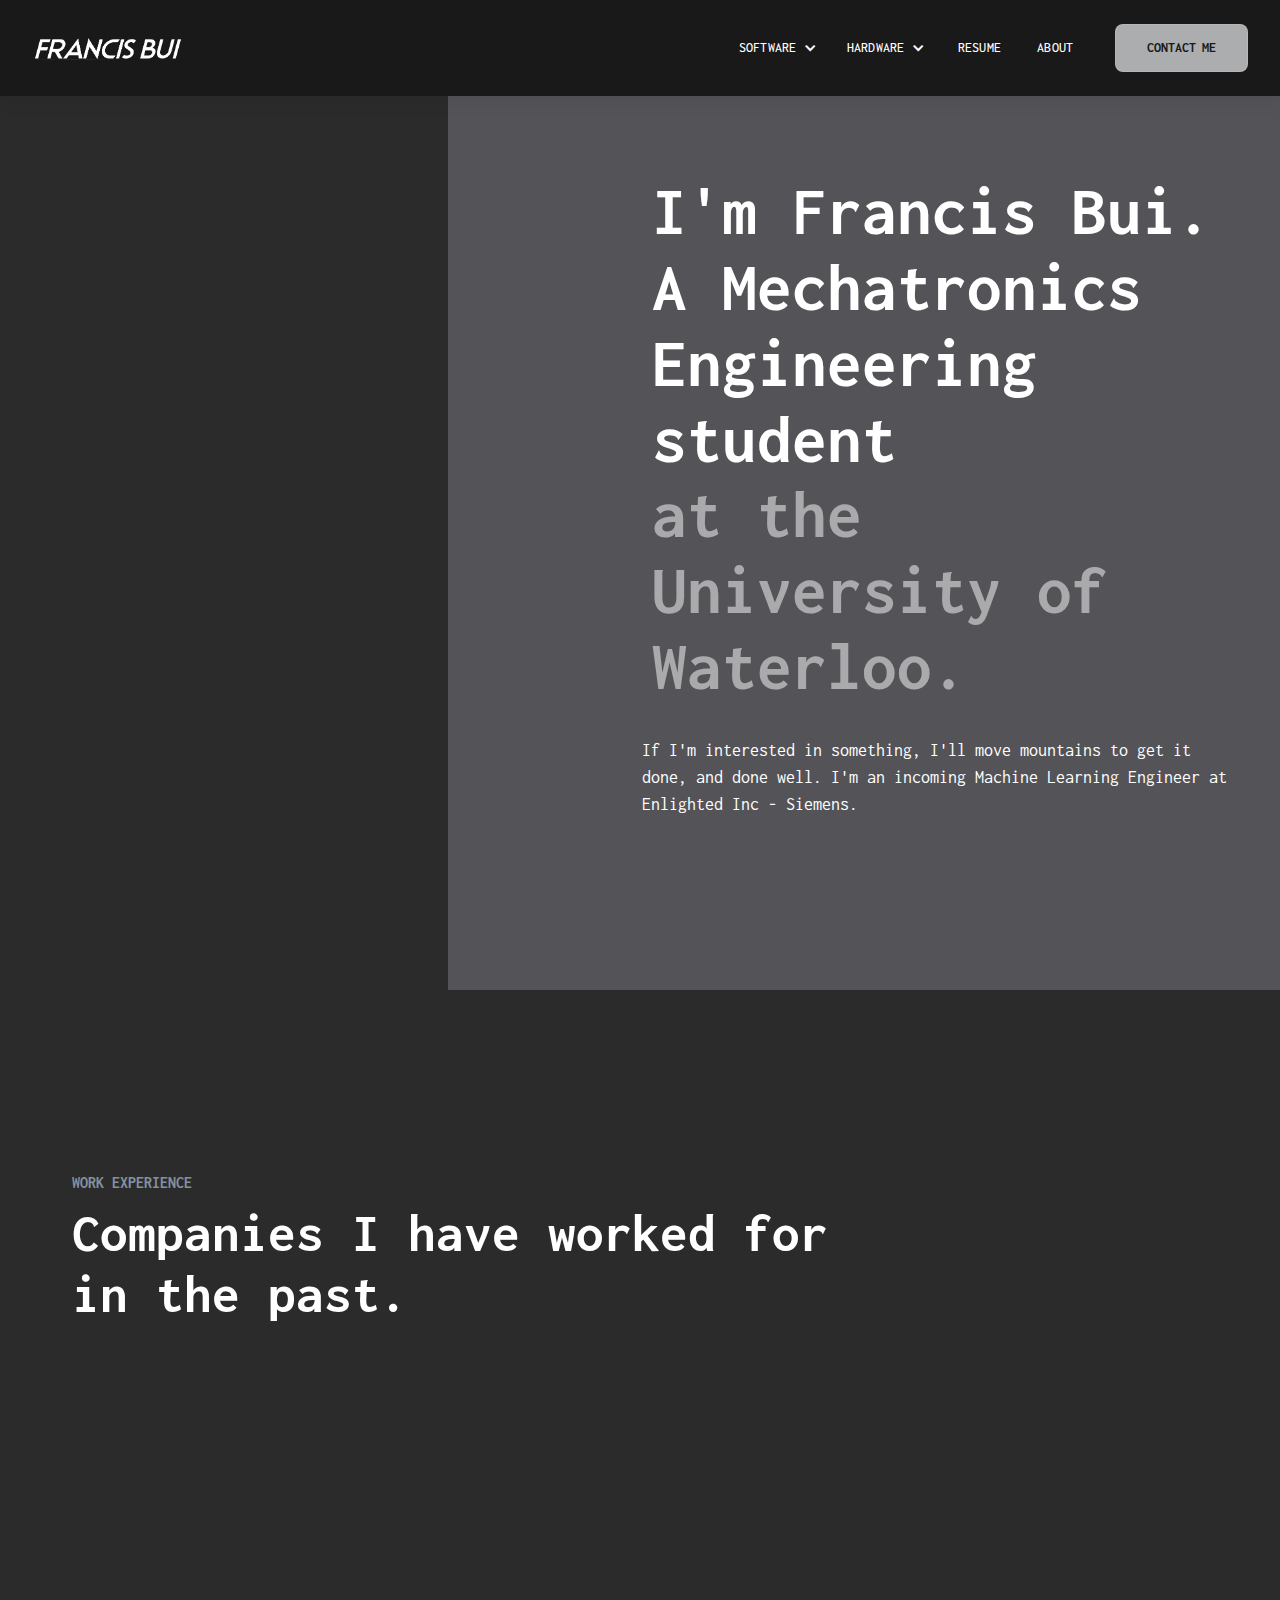
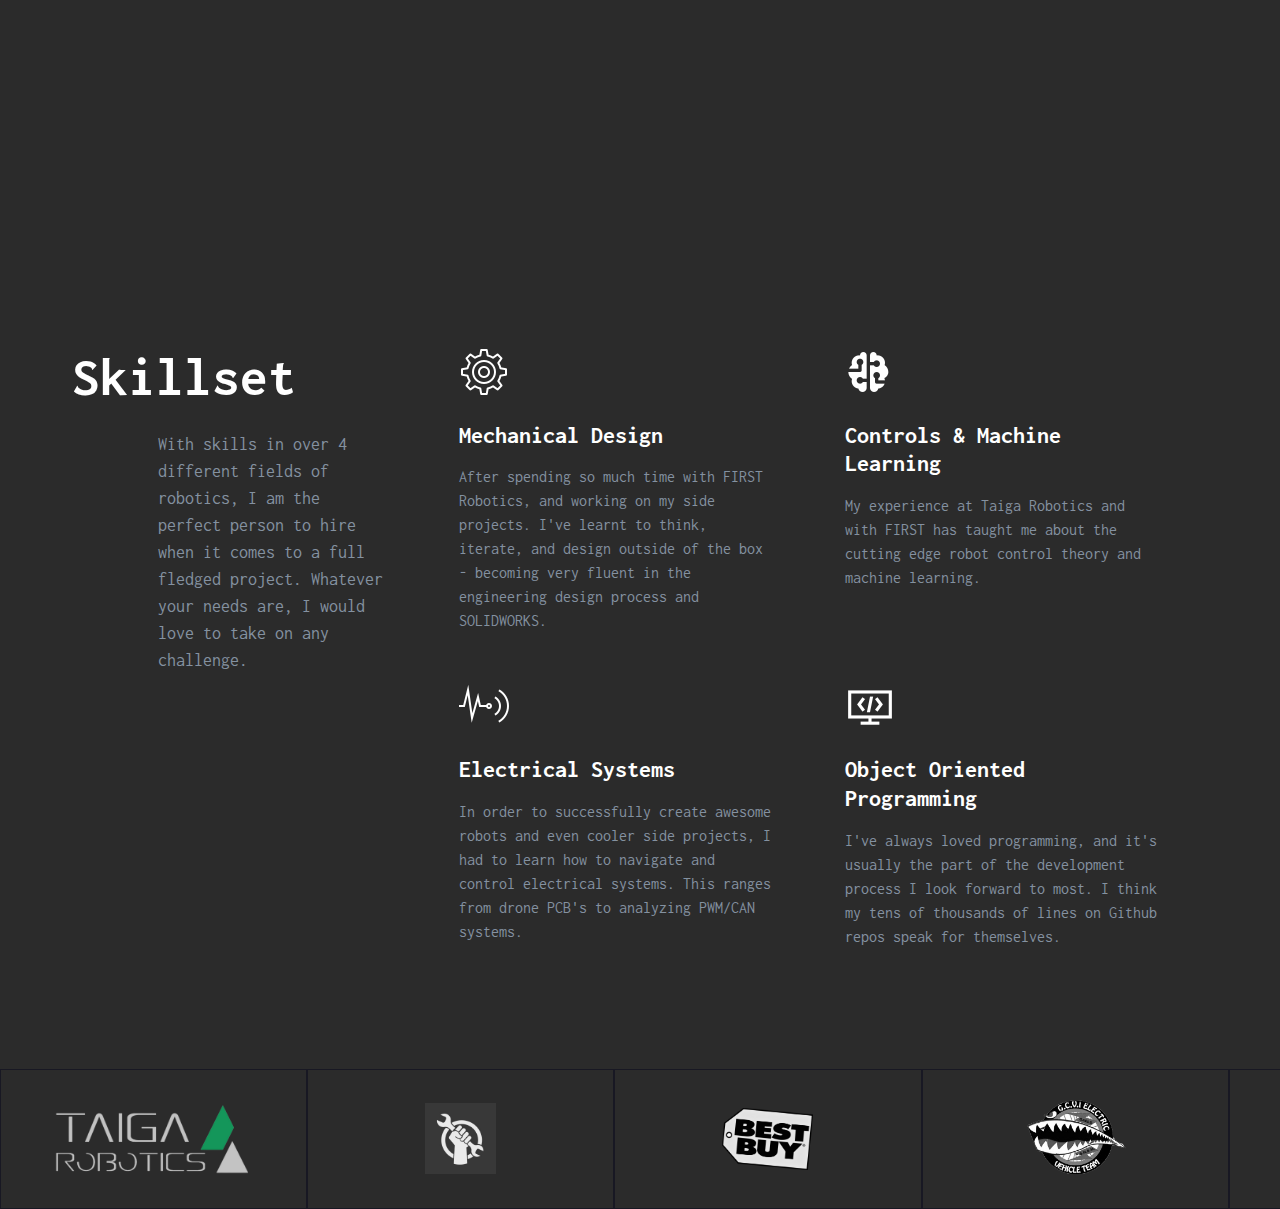
==== About/index.html @ 8fe81101 "Initial commit" ====
<!DOCTYPE html><html data-wf-domain="www.francisbui.ca" data-wf-page="6297b33320f3f03e71b429ea" data-wf-site="626f25adce0d71652d643769" class=" w-mod-js"><head><meta charset="utf-8"><title>About</title><meta content="About" property="og:title"><meta content="About" property="twitter:title"><meta content="width=device-width, initial-scale=1" name="viewport"><link href="css/francisbui.webflow.ccc845ec5.min.css" rel="stylesheet" type="text/css"><script src="js/webfont.js" type="text/javascript"></script><script type="text/javascript">WebFont.load({  google: {    families: ["Inconsolata:400,700"]  }});</script><!--[if lt IE 9]><script src="https://cdnjs.cloudflare.com/ajax/libs/html5shiv/3.7.3/html5shiv.min.js" type="text/javascript"></script><![endif]--><script type="text/javascript">!function(o,c){var n=c.documentElement,t=" w-mod-";n.className+=t+"js",("ontouchstart"in o||o.DocumentTouch&&c instanceof DocumentTouch)&&(n.className+=t+"touch")}(window,document);</script><link href="images/6271d955719484279c06169e_logo32.png" rel="shortcut icon" type="image/x-icon"><link href="images/6271d98749f6085664bed0b5_logo256.png" rel="apple-touch-icon"><script type="text/javascript">window.__WEBFLOW_CURRENCY_SETTINGS = {"currencyCode":"USD","$init":true,"symbol":"$","decimal":".","fractionDigits":2,"group":",","template":"{{wf {\"path\":\"symbol\",\"type\":\"PlainText\"} }} {{wf {\"path\":\"amount\",\"type\":\"CommercePrice\"} }} {{wf {\"path\":\"currencyCode\",\"type\":\"PlainText\"} }}","hideDecimalForWholeNumbers":false};</script></head><body class="body-2"><div data-animation="default" data-collapse="medium" data-duration="400" data-easing="ease" data-easing2="ease" role="banner" class="navbar-2 w-nav"><div class="container-3"><div class="navbar-wrapper"><a href="/" class="navbar-brand w-nav-brand"><img src="images/6271868ed936ab36d236c19e_image.png" loading="lazy" alt class="nav-logo-2"></a><nav role="navigation" class="nav-menu-wrapper w-nav-menu"><ul role="list" class="nav-menu-2 w-list-unstyled"><li class="list-item"><div data-hover="false" data-delay="0" class="nav-dropdown w-dropdown"><div class="nav-dropdown-toggle w-dropdown-toggle"><div class="nav-dropdown-icon w-icon-dropdown-toggle"></div><div>SOFTWARE</div></div><nav class="nav-dropdown-list w-dropdown-list"><a href="https://github.com/Francis-Bui" target="_blank" class="nav-dropdown-link w-dropdown-link">GITHUB</a><a href="https://github.com/Francis-Bui/SpaceInvaders" class="nav-dropdown-link w-dropdown-link">SPACE INVADERS</a><a href="https://github.com/Francis-Bui/TrailBlazer" class="nav-dropdown-link w-dropdown-link">TRAILBLAZER</a><a href="https://www.figma.com/file/WszzY0blzAeTHdE7adGoJA/SWFT?node-id=0%3A1" class="nav-dropdown-link w-dropdown-link">SWFT</a></nav></div></li><li class="list-item"><div data-hover="false" data-delay="0" class="nav-dropdown w-dropdown"><div class="nav-dropdown-toggle w-dropdown-toggle"><div class="nav-dropdown-icon w-icon-dropdown-toggle"></div><div>HARDWARE</div></div><nav class="nav-dropdown-list w-dropdown-list"><a href="https://grabcad.com/francis.bui-2" class="nav-dropdown-link w-dropdown-link">GRABCAD</a><a href="#" class="nav-dropdown-link w-dropdown-link">PROJECTS</a><a href="#" class="nav-dropdown-link w-dropdown-link">3D Prints</a><a href="#" class="nav-dropdown-link w-dropdown-link">FRC ROBOTS</a></nav></div></li><li><a href="#" class="nav-link-2">RESUME</a></li><li><a href="https://uploads-ssl.webflow.com/626f25adce0d71652d643769/633f33e7f047572400b5a7b5_Resume%2022-10-06.pdf" class="nav-link-2">About</a></li></ul><div class="nav-menu-cta"><a href="/contact" class="button-3 w-button">CONTACT ME</a></div></nav><div class="menu-button w-nav-button"><div class="icon-4 w-icon-nav-menu"></div></div></div></div></div><div class="hero-section wf-section"><div class="wrapper grid"><div id="w-node-ddffb22b-f440-6253-31d2-90014e058585-71b429ea" class="hero-image-box"></div><div id="w-node-ddffb22b-f440-6253-31d2-90014e058586-71b429ea" class="hero-text-block"><h1 class="heading_76px">I'm Francis Bui.<br>A Mechatronics Engineering student<br><span class="white_50">at the University of Waterloo.</span></h1><p class="paragraph_18px">If I'm interested in something, I'll move mountains to get it done, and done well. I'm an incoming Machine Learning Engineer at Enlighted Inc - Siemens.</p></div></div><div class="hero-bg"></div></div><div id="Exp" data-w-id="192545b4-d0a2-39a2-90fd-3bc7440a3392" class="experience-section wf-section"><div class="wrapper"><div class="flex-vertical_left_top"><div class="overline_16px">WORK EXPERIENCE</div><h2 class="heading_55px">Companies I have worked for in the past.</h2></div><div class="w-layout-grid experience-grid"><div data-w-id="192545b4-d0a2-39a2-90fd-3bc7440a339a" style="-webkit-transform:translate3d(-100PX, 0, 0) scale3d(1, 1, 1) rotateX(0) rotateY(0) rotateZ(0) skew(0, 0);-moz-transform:translate3d(-100PX, 0, 0) scale3d(1, 1, 1) rotateX(0) rotateY(0) rotateZ(0) skew(0, 0);-ms-transform:translate3d(-100PX, 0, 0) scale3d(1, 1, 1) rotateX(0) rotateY(0) rotateZ(0) skew(0, 0);transform:translate3d(-100PX, 0, 0) scale3d(1, 1, 1) rotateX(0) rotateY(0) rotateZ(0) skew(0, 0);opacity:0" class="experience-block"><div class="number">01</div><h3 class="heading_24px"><span class="green">Taiga Robotics</span>, Machine Learning Engineer</h3><p class="paragraph_16px">Utilized ROS and explored an open-source robotics development path with PyTorch to accelerate the path from  prototyping to deployment within the realms of computer vision and artificial intelligence.</p></div><div data-w-id="192545b4-d0a2-39a2-90fd-3bc7440a33a3" style="-webkit-transform:translate3d(-100PX, 0, 0) scale3d(1, 1, 1) rotateX(0) rotateY(0) rotateZ(0) skew(0, 0);-moz-transform:translate3d(-100PX, 0, 0) scale3d(1, 1, 1) rotateX(0) rotateY(0) rotateZ(0) skew(0, 0);-ms-transform:translate3d(-100PX, 0, 0) scale3d(1, 1, 1) rotateX(0) rotateY(0) rotateZ(0) skew(0, 0);transform:translate3d(-100PX, 0, 0) scale3d(1, 1, 1) rotateX(0) rotateY(0) rotateZ(0) skew(0, 0);opacity:0" class="experience-block"><div class="number">02</div><h3 class="heading_24px"><span class="blue">Best Buy</span>, Computer Sales</h3><p class="paragraph_16px">Broken various sales records, consistently outperforming full-time employees by 350% on a fraction of their work hours.</p></div><div data-w-id="192545b4-d0a2-39a2-90fd-3bc7440a33ac" style="-webkit-transform:translate3d(-100PX, 0, 0) scale3d(1, 1, 1) rotateX(0) rotateY(0) rotateZ(0) skew(0, 0);-moz-transform:translate3d(-100PX, 0, 0) scale3d(1, 1, 1) rotateX(0) rotateY(0) rotateZ(0) skew(0, 0);-ms-transform:translate3d(-100PX, 0, 0) scale3d(1, 1, 1) rotateX(0) rotateY(0) rotateZ(0) skew(0, 0);transform:translate3d(-100PX, 0, 0) scale3d(1, 1, 1) rotateX(0) rotateY(0) rotateZ(0) skew(0, 0);opacity:0" class="experience-block"><div class="number">03</div><h3 class="heading_24px"><span class="pink">FIRST Robotics</span>, Captain</h3><p class="paragraph_16px">Took a leadership position within a team, developing software and 3D models that directly correlated to the performance of a 120lb competitive game robot. Over my time with the team, it has risen from the 70th percentile to the 98.9th percentile.</p></div></div></div></div><div class="skills-section wf-section"><div class="wrapper grid-3_col"><div id="w-node-_09cdb241-bb93-feee-c7af-39bfdde15784-71b429ea" class="normal-wrapper _48px-right_p"><h2 class="heading_55px _24px-bottom">Skillset</h2><p class="paragraph_18px light-grey">With skills in over 4 different fields of robotics, I am the perfect person to hire when it comes to a full fledged project. Whatever your needs are, I would love to take on any challenge.</p></div><div class="skills-wrapper _48px-right_p"><img src="images/632781074d1e9904ede6e4e6_icons8-engineering-50%20%281%29.png" alt class="skill-icon"><h3 class="heading_24px">Mechanical Design</h3><p class="paragraph_16px light-grey">After spending so much time with FIRST Robotics, and working on my side projects. I've learnt to think, iterate, and design outside of the box - becoming very fluent in the engineering design process and SOLIDWORKS.</p></div><div class="skills-wrapper _48px-right_p"><img src="images/632781a61c814d52ac719596_icons8-artificial-intelligence-50.png" alt class="skill-icon"><h3 class="heading_24px">Controls & Machine Learning</h3><p class="paragraph_16px light-grey">My experience at Taiga Robotics and with FIRST has taught me about the cutting edge robot control theory and machine learning.</p></div><div class="skills-wrapper _48px-right_p"><img src="images/6327828b1be65048afa1a955_icons8-proximity-sensor-50.png" alt class="skill-icon"><h3 class="heading_24px">Electrical Systems</h3><p class="paragraph_16px light-grey">In order to successfully create awesome robots and even cooler side projects, I had to learn how to navigate and control electrical systems. This ranges from drone PCB's to analyzing PWM/CAN systems.</p></div><div class="skills-wrapper _48px-right_p"><img src="images/63278378165b79c9fb1f1dd5_icons8-programming-50.png" alt class="skill-icon"><h3 class="heading_24px">Object Oriented Programming</h3><p class="paragraph_16px light-grey">I've always loved programming, and it's usually the part of the development process I look forward to most. I think my tens of thousands of lines on Github repos speak for themselves.</p></div></div></div><div class="logo-bar-section wf-section"><div class="w-layout-grid logo-grid"><div class="logo-box"><img src="images/63278581380ae8df724ac491_TG_INVERT-removebg-preview.png" sizes="(max-width: 479px) 99vw, 197px" width="197" srcset="images/63278581380ae8df724ac491_TG_INVERT-removebg-preview-p-500.png 500w, images/63278581380ae8df724ac491_TG_INVERT-removebg-preview-p-800.png 800w, images/63278581380ae8df724ac491_TG_INVERT-removebg-preview.png 839w" alt class="client-logo"></div><div class="logo-box"><img src="images/632786421be65071e0a1e944_GFVYUyvA_400x400.jpg" width="71" alt class="client-logo"></div><div class="logo-box"><img src="images/6327867c165b7981c01f4663_1280px-Best_Buy_Logo.svg.png" sizes="(max-width: 479px) 96vw, 91px" width="91" srcset="images/6327867c165b7981c01f4663_1280px-Best_Buy_Logo.svg-p-500.png 500w, images/6327867c165b7981c01f4663_1280px-Best_Buy_Logo.svg-p-800.png 800w, images/6327867c165b7981c01f4663_1280px-Best_Buy_Logo.svg-p-1080.png 1080w, images/6327867c165b7981c01f4663_1280px-Best_Buy_Logo.svg.png 1280w" alt class="client-logo"></div><div class="logo-box"><img src="images/632787731c814d854171fc91_1631942077552-removebg-preview.png" width="112" alt class="client-logo"></div><div class="logo-box"><img src="images/6327da513dca23496b37d1b8_universityofwaterloo_logo_vert_bk.png" alt class="client-logo"></div><div class="logo-box"><img src="fonts/63277d421be6507ddea14ed5_MM.svg" width="88" alt class="client-logo"></div></div></div><script src="https://d3e54v103j8qbb.cloudfront.net/js/jquery-3.5.1.min.dc5e7f18c8.js?site=626f25adce0d71652d643769" type="text/javascript" crossorigin="anonymous"></script><script src="js/webflow.37095f85c.js" type="text/javascript"></script><!--[if lte IE 9]><script src="//cdnjs.cloudflare.com/ajax/libs/placeholders/3.0.2/placeholders.min.js"></script><![endif]--></body></html>
---- About/css/francisbui.webflow.ccc845ec5.min.css ----
html{font-family:sans-serif;-ms-text-size-adjust:100%;-webkit-text-size-adjust:100%;height:100%}article,aside,details,figcaption,figure,footer,header,hgroup,main,menu,nav,section,summary{display:block}audio,canvas,progress,video{display:inline-block;vertical-align:baseline}audio:not([controls]){display:none;height:0}[hidden],template{display:none}a{background-color:transparent}a:active,a:hover{outline:0}abbr[title]{border-bottom:1px dotted}b,optgroup,strong{font-weight:700}dfn{font-style:italic}h1{margin:.67em 0}mark{background:#ff0;color:#000}small{font-size:80%}sub,sup{font-size:75%;line-height:0;position:relative;vertical-align:baseline}sup{top:-.5em}sub{bottom:-.25em}img{border:0;max-width:100%;vertical-align:middle;display:inline-block}svg:not(:root){overflow:hidden}hr{box-sizing:content-box;height:0}pre,textarea{overflow:auto}code,kbd,pre,samp{font-family:monospace,monospace;font-size:1em}button,input,optgroup,select,textarea{color:inherit;font:inherit;margin:0}button{overflow:visible}button,select{text-transform:none}button,html input[type=button],input[type=reset]{-webkit-appearance:button;cursor:pointer}button[disabled],html input[disabled]{cursor:default}button::-moz-focus-inner,input::-moz-focus-inner{border:0;padding:0}input{line-height:normal}input[type=checkbox],input[type=radio]{box-sizing:border-box;padding:0}input[type=number]::-webkit-inner-spin-button,input[type=number]::-webkit-outer-spin-button{height:auto}input[type=search]{-webkit-appearance:none}input[type=search]::-webkit-search-cancel-button,input[type=search]::-webkit-search-decoration{-webkit-appearance:none}legend{border:0;padding:0}table{border-collapse:collapse;border-spacing:0}td,th{padding:0}@font-face{font-family:webflow-icons;src:url("[data-uri]") format('truetype');font-weight:400;font-style:normal}[class*=" w-icon-"],[class^=w-icon-]{font-family:webflow-icons!important;speak:none;font-style:normal;font-weight:400;font-variant:normal;text-transform:none;line-height:1;-webkit-font-smoothing:antialiased;-moz-osx-font-smoothing:grayscale}.w-icon-slider-right:before{content:"\e600"}.w-icon-slider-left:before{content:"\e601"}.w-icon-nav-menu:before{content:"\e602"}.w-icon-arrow-down:before,.w-icon-dropdown-toggle:before{content:"\e603"}.w-icon-file-upload-remove:before{content:"\e900"}.w-icon-file-upload-icon:before{content:"\e903"}*{-webkit-box-sizing:border-box;-moz-box-sizing:border-box;box-sizing:border-box}body{margin:0;min-height:100%;background-color:#fff;font-family:Arial,sans-serif;font-size:14px;line-height:20px;color:#333}html.w-mod-touch *{background-attachment:scroll!important}.w-block{display:block}.w-inline-block{max-width:100%;display:inline-block}.w-clearfix:after,.w-clearfix:before{content:" ";display:table;grid-column-start:1;grid-row-start:1;grid-column-end:2;grid-row-end:2}.w-clearfix:after{clear:both}.w-hidden{display:none}.w-button{display:inline-block;padding:9px 15px;background-color:#3898ec;color:#fff;border:0;line-height:inherit;text-decoration:none;cursor:pointer;border-radius:0}input.w-button{-webkit-appearance:button}html[data-w-dynpage] [data-w-cloak]{color:transparent!important}.w-webflow-badge,.w-webflow-badge *{position:static;left:auto;top:auto;right:auto;bottom:auto;z-index:auto;display:block;visibility:visible;overflow:visible;overflow-x:visible;overflow-y:visible;box-sizing:border-box;width:auto;height:auto;max-height:none;max-width:none;min-height:0;min-width:0;margin:0;padding:0;float:none;clear:none;border:0 transparent;border-radius:0;background:0 0;box-shadow:none;opacity:1;transform:none;transition:none;direction:ltr;font-family:inherit;font-weight:inherit;color:inherit;font-size:inherit;line-height:inherit;font-style:inherit;font-variant:inherit;text-align:inherit;letter-spacing:inherit;text-decoration:inherit;text-indent:0;text-transform:inherit;list-style-type:disc;text-shadow:none;font-smoothing:auto;vertical-align:baseline;cursor:inherit;white-space:inherit;word-break:normal;word-spacing:normal;word-wrap:normal}.w-webflow-badge{position:fixed!important;display:inline-block!important;visibility:visible!important;z-index:2147483647!important;top:auto!important;right:12px!important;bottom:12px!important;left:auto!important;color:#aaadb0!important;background-color:#fff!important;border-radius:3px!important;padding:6px 8px 6px 6px!important;font-size:12px!important;opacity:1!important;line-height:14px!important;text-decoration:none!important;transform:none!important;margin:0!important;width:auto!important;height:auto!important;overflow:visible!important;white-space:nowrap;box-shadow:0 0 0 1px rgba(0,0,0,.1),0 1px 3px rgba(0,0,0,.1);cursor:pointer}.w-webflow-badge>img{display:inline-block!important;visibility:visible!important;opacity:1!important;vertical-align:middle!important}h1,h2,h3,h4,h5,h6{font-weight:700;margin-bottom:10px}h1{font-size:38px;line-height:44px;margin-top:20px}h3{font-size:24px;line-height:30px;margin-top:20px}h4{font-size:18px;line-height:24px;margin-top:10px}h5{font-size:14px;line-height:20px;margin-top:10px}h6{font-size:12px;line-height:18px;margin-top:10px}p{margin-top:0;margin-bottom:10px}blockquote{margin:0 0 10px;padding:10px 20px;border-left:5px solid #e2e2e2;font-size:18px;line-height:22px}figure{margin:0 0 10px}figcaption{margin-top:5px;text-align:center}ol,ul{margin-top:0;margin-bottom:10px;padding-left:40px}.w-list-unstyled{padding-left:0;list-style:none}.w-embed:after,.w-embed:before{content:" ";display:table;grid-column-start:1;grid-row-start:1;grid-column-end:2;grid-row-end:2}.w-embed:after{clear:both}.w-video{width:100%;position:relative;padding:0}.w-video embed,.w-video iframe,.w-video object{position:absolute;top:0;left:0;width:100%;height:100%;border:none}fieldset{padding:0;margin:0;border:0}[type=button],[type=reset],button{border:0;cursor:pointer;-webkit-appearance:button}.w-form{margin:0 0 15px}.w-form-done{display:none;padding:20px;text-align:center;background-color:#ddd}.w-form-fail{display:none;margin-top:10px;padding:10px;background-color:#ffdede}label{display:block;margin-bottom:5px;font-weight:700}.w-input,.w-select{display:block;width:100%;height:38px;padding:8px 12px;margin-bottom:10px;font-size:14px;line-height:1.42857143;color:#333;vertical-align:middle;background-color:#fff;border:1px solid #ccc}.w-input:-moz-placeholder,.w-select:-moz-placeholder{color:#999}.w-input::-moz-placeholder,.w-select::-moz-placeholder{color:#999;opacity:1}.w-input:-ms-input-placeholder,.w-select:-ms-input-placeholder{color:#999}.w-input::-webkit-input-placeholder,.w-select::-webkit-input-placeholder{color:#999}.w-input:focus,.w-select:focus{border-color:#3898ec;outline:0}.w-input[disabled],.w-input[readonly],.w-select[disabled],.w-select[readonly],fieldset[disabled] .w-input,fieldset[disabled] .w-select{cursor:not-allowed}.w-input[disabled]:not(.w-input-disabled),.w-input[readonly],.w-select[disabled]:not(.w-input-disabled),.w-select[readonly],fieldset[disabled]:not(.w-input-disabled) .w-input,fieldset[disabled]:not(.w-input-disabled) .w-select{background-color:#eee}textarea.w-input,textarea.w-select{height:auto}.w-select{background-color:#f3f3f3}.w-select[multiple]{height:auto}.w-form-label{display:inline-block;cursor:pointer;font-weight:400;margin-bottom:0}.w-radio{display:block;margin-bottom:5px;padding-left:20px}.w-radio:after,.w-radio:before{content:" ";display:table;grid-column-start:1;grid-row-start:1;grid-column-end:2;grid-row-end:2}.w-radio:after{clear:both}.w-radio-input{margin:3px 0 0 -20px;line-height:normal;float:left}.w-file-upload{display:block;margin-bottom:10px}.w-file-upload-input{width:.1px;height:.1px;opacity:0;overflow:hidden;position:absolute;z-index:-100}.w-file-upload-default,.w-file-upload-success,.w-file-upload-uploading{display:inline-block;color:#333}.w-file-upload-error{display:block;margin-top:10px}.w-file-upload-default.w-hidden,.w-file-upload-error.w-hidden,.w-file-upload-success.w-hidden,.w-file-upload-uploading.w-hidden{display:none}.w-file-upload-uploading-btn{display:flex;font-size:14px;font-weight:400;cursor:pointer;margin:0;padding:8px 12px;border:1px solid #ccc;background-color:#fafafa}.w-file-upload-file{display:flex;flex-grow:1;justify-content:space-between;margin:0;padding:8px 9px 8px 11px;border:1px solid #ccc;background-color:#fafafa}.w-file-upload-file-name{font-size:14px;font-weight:400;display:block}.w-file-remove-link{margin-top:3px;margin-left:10px;width:auto;height:auto;padding:3px;display:block;cursor:pointer}.w-icon-file-upload-remove{margin:auto;font-size:10px}.w-file-upload-error-msg{display:inline-block;color:#ea384c;padding:2px 0}.w-file-upload-info{display:inline-block;line-height:38px;padding:0 12px}.w-file-upload-label{display:inline-block;font-size:14px;font-weight:400;cursor:pointer;margin:0;padding:8px 12px;border:1px solid #ccc;background-color:#fafafa}.w-icon-file-upload-icon,.w-icon-file-upload-uploading{display:inline-block;margin-right:8px;width:20px}.w-icon-file-upload-uploading{height:20px}.w-container{margin-left:auto;margin-right:auto;max-width:940px}.w-container:after,.w-container:before{content:" ";display:table;grid-column-start:1;grid-row-start:1;grid-column-end:2;grid-row-end:2}.w-container:after{clear:both}.w-container .w-row{margin-left:-10px;margin-right:-10px}.w-row:after,.w-row:before{content:" ";display:table;grid-column-start:1;grid-row-start:1;grid-column-end:2;grid-row-end:2}.w-row:after{clear:both}.w-row .w-row{margin-left:0;margin-right:0}.w-col{position:relative;float:left;width:100%;min-height:1px;padding-left:10px;padding-right:10px}.w-col .w-col{padding-left:0;padding-right:0}.w-col-1{width:8.33333333%}.w-col-2{width:16.66666667%}.w-col-3{width:25%}.w-col-4{width:33.33333333%}.w-col-5{width:41.66666667%}.w-col-6{width:50%}.w-col-7{width:58.33333333%}.w-col-8{width:66.66666667%}.w-col-9{width:75%}.w-col-10{width:83.33333333%}.w-col-11{width:91.66666667%}.w-col-12{width:100%}.w-hidden-main{display:none!important}@media screen and (max-width:991px){.w-container{max-width:728px}.w-hidden-main{display:inherit!important}.w-hidden-medium{display:none!important}.w-col-medium-1{width:8.33333333%}.w-col-medium-2{width:16.66666667%}.w-col-medium-3{width:25%}.w-col-medium-4{width:33.33333333%}.w-col-medium-5{width:41.66666667%}.w-col-medium-6{width:50%}.w-col-medium-7{width:58.33333333%}.w-col-medium-8{width:66.66666667%}.w-col-medium-9{width:75%}.w-col-medium-10{width:83.33333333%}.w-col-medium-11{width:91.66666667%}.w-col-medium-12{width:100%}.w-col-stack{width:100%;left:auto;right:auto}}@media screen and (max-width:767px){.w-hidden-main,.w-hidden-medium{display:inherit!important}.w-hidden-small{display:none!important}.w-container .w-row,.w-row{margin-left:0;margin-right:0}.w-col{width:100%;left:auto;right:auto}.w-col-small-1{width:8.33333333%}.w-col-small-2{width:16.66666667%}.w-col-small-3{width:25%}.w-col-small-4{width:33.33333333%}.w-col-small-5{width:41.66666667%}.w-col-small-6{width:50%}.w-col-small-7{width:58.33333333%}.w-col-small-8{width:66.66666667%}.w-col-small-9{width:75%}.w-col-small-10{width:83.33333333%}.w-col-small-11{width:91.66666667%}.w-col-small-12{width:100%}}@media screen and (max-width:479px){.w-container{max-width:none}.w-hidden-main,.w-hidden-medium,.w-hidden-small{display:inherit!important}.w-hidden-tiny{display:none!important}.w-col{width:100%}.w-col-tiny-1{width:8.33333333%}.w-col-tiny-2{width:16.66666667%}.w-col-tiny-3{width:25%}.w-col-tiny-4{width:33.33333333%}.w-col-tiny-5{width:41.66666667%}.w-col-tiny-6{width:50%}.w-col-tiny-7{width:58.33333333%}.w-col-tiny-8{width:66.66666667%}.w-col-tiny-9{width:75%}.w-col-tiny-10{width:83.33333333%}.w-col-tiny-11{width:91.66666667%}.w-col-tiny-12{width:100%}}.w-widget{position:relative}.w-widget-map{width:100%;height:400px}.w-widget-map label{width:auto;display:inline}.w-widget-map img{max-width:inherit}.w-widget-map .gm-style-iw{text-align:center}.w-widget-map .gm-style-iw>button{display:none!important}.w-widget-twitter{overflow:hidden}.w-widget-twitter-count-shim{display:inline-block;vertical-align:top;position:relative;width:28px;height:20px;text-align:center;background:#fff;border:1px solid #758696;border-radius:3px}.w-widget-twitter-count-shim *{pointer-events:none;-webkit-user-select:none;-moz-user-select:none;-ms-user-select:none;user-select:none}.w-widget-twitter-count-shim .w-widget-twitter-count-inner{position:relative;font-size:15px;line-height:12px;text-align:center;color:#999;font-family:serif}.w-widget-twitter-count-shim .w-widget-twitter-count-clear{position:relative;display:block}.w-widget-twitter-count-shim.w--large{width:36px;height:28px}.w-widget-twitter-count-shim.w--large .w-widget-twitter-count-inner{font-size:18px;line-height:18px}.w-widget-twitter-count-shim:not(.w--vertical){margin-left:5px;margin-right:8px}.w-widget-twitter-count-shim:not(.w--vertical).w--large{margin-left:6px}.w-widget-twitter-count-shim:not(.w--vertical):after,.w-widget-twitter-count-shim:not(.w--vertical):before{top:50%;left:0;border:solid transparent;content:' ';height:0;width:0;position:absolute;pointer-events:none}.w-widget-twitter-count-shim:not(.w--vertical):before{border-color:rgba(117,134,150,0);border-right-color:#5d6c7b;border-width:4px;margin-left:-9px;margin-top:-4px}.w-widget-twitter-count-shim:not(.w--vertical).w--large:before{border-width:5px;margin-left:-10px;margin-top:-5px}.w-widget-twitter-count-shim:not(.w--vertical):after{border-color:rgba(255,255,255,0);border-right-color:#fff;border-width:4px;margin-left:-8px;margin-top:-4px}.w-widget-twitter-count-shim:not(.w--vertical).w--large:after{border-width:5px;margin-left:-9px;margin-top:-5px}.w-widget-twitter-count-shim.w--vertical{width:61px;height:33px;margin-bottom:8px}.w-widget-twitter-count-shim.w--vertical:after,.w-widget-twitter-count-shim.w--vertical:before{top:100%;left:50%;border:solid transparent;content:' ';height:0;width:0;position:absolute;pointer-events:none}.w-widget-twitter-count-shim.w--vertical:before{border-color:rgba(117,134,150,0);border-top-color:#5d6c7b;border-width:5px;margin-left:-5px}.w-widget-twitter-count-shim.w--vertical:after{border-color:rgba(255,255,255,0);border-top-color:#fff;border-width:4px;margin-left:-4px}.w-widget-twitter-count-shim.w--vertical .w-widget-twitter-count-inner{font-size:18px;line-height:22px}.w-widget-twitter-count-shim.w--vertical.w--large{width:76px}.w-background-video{position:relative;overflow:hidden;height:500px;color:#fff}.w-background-video>video{background-size:cover;background-position:50% 50%;position:absolute;margin:auto;width:100%;height:100%;right:-100%;bottom:-100%;top:-100%;left:-100%;object-fit:cover;z-index:-100}.w-background-video>video::-webkit-media-controls-start-playback-button{display:none!important;-webkit-appearance:none}.w-background-video--control{position:absolute;bottom:1em;right:1em;background-color:transparent;padding:0}.w-background-video--control>[hidden]{display:none!important}.w-slider{position:relative;height:300px;text-align:center;background:#ddd;clear:both;-webkit-tap-highlight-color:transparent;tap-highlight-color:rgba(0,0,0,0)}.w-slider-mask{position:relative;display:block;overflow:hidden;z-index:1;left:0;right:0;height:100%;white-space:nowrap}.w-slide{position:relative;display:inline-block;vertical-align:top;width:100%;height:100%;white-space:normal;text-align:left}.w-slider-nav{position:absolute;z-index:2;top:auto;right:0;bottom:0;left:0;margin:auto;padding-top:10px;height:40px;text-align:center;-webkit-tap-highlight-color:transparent;tap-highlight-color:rgba(0,0,0,0)}.w-slider-nav.w-round>div{border-radius:100%}.w-slider-nav.w-num>div{width:auto;height:auto;padding:.2em .5em;font-size:inherit;line-height:inherit}.w-slider-nav.w-shadow>div{box-shadow:0 0 3px rgba(51,51,51,.4)}.w-slider-nav-invert{color:#fff}.w-slider-nav-invert>div{background-color:rgba(34,34,34,.4)}.w-slider-nav-invert>div.w-active{background-color:#222}.w-slider-dot{position:relative;display:inline-block;width:1em;height:1em;background-color:rgba(255,255,255,.4);cursor:pointer;margin:0 3px .5em;transition:background-color .1s,color .1s}.w-slider-dot.w-active{background-color:#fff}.w-slider-dot:focus{outline:0;box-shadow:0 0 0 2px #fff}.w-slider-dot:focus.w-active{box-shadow:none}.w-slider-arrow-left,.w-slider-arrow-right{position:absolute;width:80px;top:0;right:0;bottom:0;left:0;margin:auto;cursor:pointer;overflow:hidden;color:#fff;font-size:40px;-webkit-tap-highlight-color:transparent;tap-highlight-color:rgba(0,0,0,0);-webkit-user-select:none;-moz-user-select:none;-ms-user-select:none;user-select:none}.w-slider-arrow-left [class*=' w-icon-'],.w-slider-arrow-left [class^=w-icon-],.w-slider-arrow-right [class*=' w-icon-'],.w-slider-arrow-right [class^=w-icon-]{position:absolute}.w-slider-arrow-left:focus,.w-slider-arrow-right:focus{outline:0}.w-slider-arrow-left{z-index:3;right:auto}.w-slider-arrow-right{z-index:4;left:auto}.w-icon-slider-left,.w-icon-slider-right{top:0;right:0;bottom:0;left:0;margin:auto;width:1em;height:1em}.w-slider-aria-label{border:0;clip:rect(0 0 0 0);height:1px;margin:-1px;overflow:hidden;padding:0;position:absolute;width:1px}.w-slider-force-show{display:block!important}.w-dropdown{display:inline-block;position:relative;text-align:left;margin-left:auto;margin-right:auto;z-index:900}.w-dropdown-btn,.w-dropdown-link,.w-dropdown-toggle{position:relative;vertical-align:top;text-decoration:none;color:#222;padding:20px;text-align:left;margin-left:auto;margin-right:auto;white-space:nowrap}.w-dropdown-toggle{-webkit-user-select:none;-moz-user-select:none;-ms-user-select:none;user-select:none;display:inline-block;cursor:pointer;padding-right:40px}.w-dropdown-toggle:focus{outline:0}.w-icon-dropdown-toggle{position:absolute;top:0;right:0;bottom:0;margin:auto 20px auto auto;width:1em;height:1em}.w-dropdown-list{position:absolute;background:#ddd;display:none;min-width:100%}.w-dropdown-list.w--open{display:block}.w-dropdown-link{padding:10px 20px;display:block;color:#222}.w-dropdown-link.w--current{color:#0082f3}.w-dropdown-link:focus{outline:0}@media screen and (max-width:767px){.w-nav-brand{padding-left:10px}}.w-lightbox-backdrop{cursor:auto;font-style:normal;font-variant:normal;letter-spacing:normal;list-style:disc;text-indent:0;text-shadow:none;text-transform:none;visibility:visible;white-space:normal;word-break:normal;word-spacing:normal;word-wrap:normal;position:fixed;top:0;right:0;bottom:0;left:0;color:#fff;font-family:"Helvetica Neue",Helvetica,Ubuntu,"Segoe UI",Verdana,sans-serif;font-size:17px;line-height:1.2;font-weight:300;text-align:center;background:rgba(0,0,0,.9);z-index:2000;outline:0;opacity:0;-webkit-user-select:none;-moz-user-select:none;-ms-user-select:none;-webkit-tap-highlight-color:transparent;-webkit-transform:translate(0,0)}.w-lightbox-backdrop,.w-lightbox-container{height:100%;overflow:auto;-webkit-overflow-scrolling:touch}.w-lightbox-content{position:relative;height:100vh;overflow:hidden}.w-lightbox-view{position:absolute;width:100vw;height:100vh;opacity:0}.w-lightbox-view:before{content:"";height:100vh}.w-lightbox-group,.w-lightbox-group .w-lightbox-view,.w-lightbox-group .w-lightbox-view:before{height:86vh}.w-lightbox-frame,.w-lightbox-view:before{display:inline-block;vertical-align:middle}.w-lightbox-figure{position:relative;margin:0}.w-lightbox-group .w-lightbox-figure{cursor:pointer}.w-lightbox-img{width:auto;height:auto;max-width:none}.w-lightbox-image{display:block;float:none;max-width:100vw;max-height:100vh}.w-lightbox-group .w-lightbox-image{max-height:86vh}.w-lightbox-caption{position:absolute;right:0;bottom:0;left:0;padding:.5em 1em;background:rgba(0,0,0,.4);text-align:left;text-overflow:ellipsis;white-space:nowrap;overflow:hidden}.w-lightbox-embed{position:absolute;top:0;right:0;bottom:0;left:0;width:100%;height:100%}.w-lightbox-control{position:absolute;top:0;width:4em;background-size:24px;background-repeat:no-repeat;background-position:center;cursor:pointer;-webkit-transition:.3s;transition:.3s}.w-lightbox-left{display:none;bottom:0;left:0;background-image:url("[data-uri]")}.w-lightbox-right{display:none;right:0;bottom:0;background-image:url("[data-uri]")}.w-lightbox-close{right:0;height:2.6em;background-image:url("[data-uri]");background-size:18px}.w-lightbox-strip{position:absolute;bottom:0;left:0;right:0;padding:0 1vh;line-height:0;white-space:nowrap;overflow-x:auto;overflow-y:hidden}.w-lightbox-item{display:inline-block;width:10vh;padding:2vh 1vh;box-sizing:content-box;cursor:pointer;-webkit-transform:translate3d(0,0,0)}.w-lightbox-active{opacity:.3}.w-lightbox-thumbnail{position:relative;height:10vh;background:#222;overflow:hidden}.w-lightbox-thumbnail-image{position:absolute;top:0;left:0}.w-lightbox-thumbnail .w-lightbox-tall{top:50%;width:100%;-webkit-transform:translate(0,-50%);-ms-transform:translate(0,-50%);transform:translate(0,-50%)}.w-lightbox-thumbnail .w-lightbox-wide{left:50%;height:100%;-webkit-transform:translate(-50%,0);-ms-transform:translate(-50%,0);transform:translate(-50%,0)}.w-lightbox-spinner{position:absolute;top:50%;left:50%;box-sizing:border-box;width:40px;height:40px;margin-top:-20px;margin-left:-20px;border:5px solid rgba(0,0,0,.4);border-radius:50%;-webkit-animation:.8s linear infinite spin;animation:.8s linear infinite spin}.w-lightbox-spinner:after{content:"";position:absolute;top:-4px;right:-4px;bottom:-4px;left:-4px;border:3px solid transparent;border-bottom-color:#fff;border-radius:50%}.w-lightbox-hide{display:none}.w-lightbox-noscroll{overflow:hidden}@media (min-width:768px){.w-lightbox-content{height:96vh;margin-top:2vh}.w-lightbox-view,.w-lightbox-view:before{height:96vh}.w-lightbox-group,.w-lightbox-group .w-lightbox-view,.w-lightbox-group .w-lightbox-view:before{height:84vh}.w-lightbox-image{max-width:96vw;max-height:96vh}.w-lightbox-group .w-lightbox-image{max-width:82.3vw;max-height:84vh}.w-lightbox-left,.w-lightbox-right{display:block;opacity:.5}.w-lightbox-close{opacity:.8}.w-lightbox-control:hover{opacity:1}}.w-lightbox-inactive,.w-lightbox-inactive:hover{opacity:0}.w-richtext:after,.w-richtext:before{content:" ";display:table;grid-column-start:1;grid-row-start:1;grid-column-end:2;grid-row-end:2}.w-richtext:after{clear:both}.w-richtext[contenteditable=true]:after,.w-richtext[contenteditable=true]:before{white-space:initial}.w-richtext ol,.w-richtext ul{overflow:hidden}.w-richtext .w-richtext-figure-selected.w-richtext-figure-type-image div,.w-richtext .w-richtext-figure-selected.w-richtext-figure-type-video div:after,.w-richtext .w-richtext-figure-selected[data-rt-type=image] div,.w-richtext .w-richtext-figure-selected[data-rt-type=video] div:after{outline:#2895f7 solid 2px}.w-richtext figure.w-richtext-figure-type-video>div:after,.w-richtext figure[data-rt-type=video]>div:after{content:'';position:absolute;display:none;left:0;top:0;right:0;bottom:0}.w-richtext figure{position:relative;max-width:60%}.w-richtext figure>div:before{cursor:default!important}.w-richtext figure img{width:100%}.w-richtext figure figcaption.w-richtext-figcaption-placeholder{opacity:.6}.w-richtext figure div{font-size:0px;color:transparent}.w-richtext figure.w-richtext-figure-type-image,.w-richtext figure[data-rt-type=image]{display:table}.w-richtext figure.w-richtext-figure-type-image>div,.w-richtext figure[data-rt-type=image]>div{display:inline-block}.w-richtext figure.w-richtext-figure-type-image>figcaption,.w-richtext figure[data-rt-type=image]>figcaption{display:table-caption;caption-side:bottom}.w-richtext figure.w-richtext-figure-type-video,.w-richtext figure[data-rt-type=video]{width:60%;height:0}.w-richtext figure.w-richtext-figure-type-video iframe,.w-richtext figure[data-rt-type=video] iframe{position:absolute;top:0;left:0;width:100%;height:100%}.w-richtext figure.w-richtext-figure-type-video>div,.w-richtext figure[data-rt-type=video]>div{width:100%}.w-richtext figure.w-richtext-align-center{margin-right:auto;margin-left:auto;clear:both}.w-richtext figure.w-richtext-align-center.w-richtext-figure-type-image>div,.w-richtext figure.w-richtext-align-center[data-rt-type=image]>div{max-width:100%}.w-richtext figure.w-richtext-align-normal{clear:both}.w-richtext figure.w-richtext-align-fullwidth{width:100%;max-width:100%;text-align:center;clear:both;display:block;margin-right:auto;margin-left:auto}.w-richtext figure.w-richtext-align-fullwidth>div{display:inline-block;padding-bottom:inherit}.w-richtext figure.w-richtext-align-fullwidth>figcaption{display:block}.w-richtext figure.w-richtext-align-floatleft{float:left;margin-right:15px;clear:none}.w-richtext figure.w-richtext-align-floatright{float:right;margin-left:15px;clear:none}.w-nav{position:relative;background:#ddd;z-index:1000}.w-nav:after,.w-nav:before{content:" ";display:table;grid-column-start:1;grid-row-start:1;grid-column-end:2;grid-row-end:2}.w-nav:after{clear:both}.w-nav-brand{position:relative;float:left;text-decoration:none;color:#333}.w-nav-link{position:relative;display:inline-block;vertical-align:top;text-decoration:none;color:#222;padding:20px;text-align:left;margin-left:auto;margin-right:auto}.w-nav-link.w--current{color:#0082f3}.w-nav-menu{position:relative;float:right}[data-nav-menu-open]{display:block!important;position:absolute;top:100%;left:0;right:0;background:#c8c8c8;text-align:center;overflow:visible;min-width:200px}.w--nav-link-open{display:block;position:relative}.w-nav-overlay{position:absolute;overflow:hidden;display:none;top:100%;left:0;right:0;width:100%}.w-nav-overlay [data-nav-menu-open]{top:0}.w-nav[data-animation=over-left] .w-nav-overlay{width:auto}.w-nav[data-animation=over-left] .w-nav-overlay,.w-nav[data-animation=over-left] [data-nav-menu-open]{right:auto;z-index:1;top:0}.w-nav[data-animation=over-right] .w-nav-overlay{width:auto}.w-nav[data-animation=over-right] .w-nav-overlay,.w-nav[data-animation=over-right] [data-nav-menu-open]{left:auto;z-index:1;top:0}.w-nav-button{position:relative;float:right;padding:18px;font-size:24px;display:none;cursor:pointer;-webkit-tap-highlight-color:transparent;tap-highlight-color:rgba(0,0,0,0);-webkit-user-select:none;-moz-user-select:none;-ms-user-select:none;user-select:none}.w-nav-button:focus{outline:0}.w-nav-button.w--open{background-color:#c8c8c8;color:#fff}.w-nav[data-collapse=all] .w-nav-menu{display:none}.w--nav-dropdown-open,.w--nav-dropdown-toggle-open,.w-nav[data-collapse=all] .w-nav-button{display:block}.w--nav-dropdown-list-open{position:static}@media screen and (max-width:991px){.w-nav[data-collapse=medium] .w-nav-menu{display:none}.w-nav[data-collapse=medium] .w-nav-button{display:block}}@media screen and (max-width:767px){.w-nav[data-collapse=small] .w-nav-menu{display:none}.w-nav[data-collapse=small] .w-nav-button{display:block}.w-nav-brand{padding-left:10px}}.w-tabs{position:relative}.w-tabs:after,.w-tabs:before{content:" ";display:table;grid-column-start:1;grid-row-start:1;grid-column-end:2;grid-row-end:2}.w-tabs:after{clear:both}.w-tab-menu{position:relative}.w-tab-link{position:relative;display:inline-block;vertical-align:top;text-decoration:none;padding:9px 30px;text-align:left;cursor:pointer;color:#222;background-color:#ddd}.w-tab-link.w--current{background-color:#c8c8c8}.w-tab-link:focus{outline:0}.w-tab-content{position:relative;display:block;overflow:hidden}.w-tab-pane{position:relative;display:none}.w--tab-active{display:block}@media screen and (max-width:479px){.w-nav[data-collapse=tiny] .w-nav-menu{display:none}.w-nav[data-collapse=tiny] .w-nav-button,.w-tab-link{display:block}}.w-ix-emptyfix:after{content:""}@keyframes spin{0%{transform:rotate(0)}100%{transform:rotate(360deg)}}.w-dyn-empty{padding:10px;background-color:#ddd}.w-condition-invisible,.w-dyn-bind-empty,.w-dyn-hide{display:none!important}.wf-layout-layout{display:grid!important}.wf-layout-cell{display:flex!important}.w-layout-grid{display:-ms-grid;display:grid;grid-auto-columns:1fr;-ms-grid-columns:1fr 1fr;grid-template-columns:1fr 1fr;-ms-grid-rows:auto auto;grid-template-rows:auto auto;grid-row-gap:16px;grid-column-gap:16px}h2{margin-top:20px;margin-bottom:10px;font-size:32px;line-height:36px;font-weight:700}.section{height:600vh;min-height:900px}.product-container{position:relative;display:-webkit-box;display:-webkit-flex;display:-ms-flexbox;display:flex;width:100%;-webkit-box-orient:vertical;-webkit-box-direction:normal;-webkit-flex-direction:column;-ms-flex-direction:column;flex-direction:column;-webkit-box-pack:justify;-webkit-justify-content:space-between;-ms-flex-pack:justify;justify-content:space-between;-webkit-box-align:center;-webkit-align-items:center;-ms-flex-align:center;align-items:center}.product-wrapper{position:relative;display:-webkit-box;display:-webkit-flex;display:-ms-flexbox;display:flex;width:100%;-webkit-box-pack:end;-webkit-justify-content:flex-end;-ms-flex-pack:end;justify-content:flex-end;-webkit-box-align:start;-webkit-align-items:flex-start;-ms-flex-align:start;align-items:flex-start}.product-image{position:absolute;left:0;top:0;right:0;bottom:0;z-index:0;width:100%;height:100vh;-o-object-fit:cover;object-fit:cover}.product-image._2{top:-100%;z-index:1;font-weight:400}.product-image._3{top:-100%;z-index:3}.product-image._4{top:-100%;z-index:4}.product-image._5{top:-100%;z-index:5}.product-image._6{top:-100%;z-index:6}.product-image._7,.product-image._8{top:-100%;z-index:7}.product-image-wrapper{position:-webkit-sticky;position:sticky;top:0;overflow:hidden;width:50%;height:100vh}.product-title{margin:0;font-family:Inconsolata,monospace;font-size:6vw;line-height:1.3;font-weight:700;text-transform:uppercase}.product-content-wrapper{display:-webkit-box;display:-webkit-flex;display:-ms-flexbox;display:flex;margin-right:auto;margin-left:auto;-webkit-box-orient:vertical;-webkit-box-direction:normal;-webkit-flex-direction:column;-ms-flex-direction:column;flex-direction:column;-webkit-box-pack:justify;-webkit-justify-content:space-between;-ms-flex-pack:justify;justify-content:space-between}.product-detail{margin-top:40px;font-size:16px;line-height:23px}.product-button{margin-top:40px;padding:16px 26px;border-radius:4px;background-color:#000;font-size:16px;line-height:22px;font-weight:700}.product-item{display:-webkit-box;display:-webkit-flex;display:-ms-flexbox;display:flex;height:100vh;margin-top:-40px;-webkit-box-orient:vertical;-webkit-box-direction:normal;-webkit-flex-direction:column;-ms-flex-direction:column;flex-direction:column;-webkit-box-pack:center;-webkit-justify-content:center;-ms-flex-pack:center;justify-content:center;-webkit-box-align:start;-webkit-align-items:flex-start;-ms-flex-align:start;align-items:flex-start;-webkit-box-flex:0;-webkit-flex:0 0 auto;-ms-flex:0 0 auto;flex:0 0 auto}.nav{position:relative;display:-webkit-box;display:-webkit-flex;display:-ms-flexbox;display:flex;height:75px;-webkit-box-pack:center;-webkit-justify-content:center;-ms-flex-pack:center;justify-content:center;-webkit-box-align:center;-webkit-align-items:center;-ms-flex-align:center;align-items:center;background-color:#191919}.container{width:100%;max-width:1300px;padding-right:30px;padding-left:30px}.container.nav{position:static;-webkit-box-pack:start;-webkit-justify-content:flex-start;-ms-flex-pack:start;justify-content:flex-start;color:#fff}.container.mega-meni-container{display:-webkit-box;display:-webkit-flex;display:-ms-flexbox;display:flex;-webkit-box-align:start;-webkit-align-items:flex-start;-ms-flex-align:start;align-items:flex-start}.menu-link{margin-left:40px}.link{color:#fff;font-size:16px;text-decoration:none;text-transform:capitalize}.body{font-family:Inconsolata,monospace}.mega-meni-toggle{display:-webkit-box;display:-webkit-flex;display:-ms-flexbox;display:flex;padding:21px 5px;-webkit-box-pack:center;-webkit-justify-content:center;-ms-flex-pack:center;justify-content:center;-webkit-box-align:center;-webkit-align-items:center;-ms-flex-align:center;align-items:center;border-bottom:1px solid #000;font-family:Inconsolata,monospace}.mega-meni-toggle.w--open{border-bottom:2px solid #c7e22b}.mega-menu-dropdown-list{left:0;top:101%;right:0;bottom:auto;z-index:3;width:100%;background-color:#191919}.mega-menu-dropdown-list.w--open{top:99%;display:block;width:100%;padding-top:31px;padding-bottom:31px;-webkit-box-orient:vertical;-webkit-box-direction:normal;-webkit-flex-direction:column;-ms-flex-direction:column;flex-direction:column;-webkit-box-pack:center;-webkit-justify-content:center;-ms-flex-pack:center;justify-content:center;-webkit-box-align:center;-webkit-align-items:center;-ms-flex-align:center;align-items:center;background-color:#000}.mega-menu-dropdown{position:static;margin-right:20px}.mega-menu-link{margin-bottom:10px;padding-right:0;padding-left:0;color:#a5a5a5;font-size:16px;text-decoration:none}.mega-menu-link:hover{color:#c7e22b}.mega-menu-title-wrapper{display:-webkit-box;display:-webkit-flex;display:-ms-flexbox;display:flex;margin-bottom:20px;padding-bottom:10px;-webkit-box-pack:justify;-webkit-justify-content:space-between;-ms-flex-pack:justify;justify-content:space-between;border-bottom:1px solid #707070;font-size:25px;line-height:1.3}.mega-menu-button{border-radius:4px;background-color:#c7e22b;color:#191919;font-size:13px;font-weight:700;text-transform:uppercase}.mega-menu-grid-2{display:-ms-grid;display:grid;grid-auto-columns:1fr;grid-column-gap:16px;grid-row-gap:16px;-ms-grid-columns:1fr 1fr;grid-template-columns:1fr 1fr;-ms-grid-rows:auto;grid-template-rows:auto}.mega-menu-link-title{margin-bottom:20px;font-size:15px;font-weight:700;text-transform:uppercase}.menu-links{display:-webkit-box;display:-webkit-flex;display:-ms-flexbox;display:flex;-webkit-box-orient:vertical;-webkit-box-direction:normal;-webkit-flex-direction:column;-ms-flex-direction:column;flex-direction:column;-webkit-box-align:start;-webkit-align-items:flex-start;-ms-flex-align:start;align-items:flex-start}.mega-menu{width:88%;margin-right:0;margin-left:auto}.mega-menu-grid-5{display:-ms-grid;display:grid;grid-auto-columns:1fr;grid-column-gap:16px;grid-row-gap:16px;-ms-grid-columns:1fr 1fr 1fr 1fr 1fr;grid-template-columns:1fr 1fr 1fr 1fr 1fr;-ms-grid-rows:auto;grid-template-rows:auto}.mega-menu-image{width:10%;height:250px;-webkit-align-self:center;-ms-flex-item-align:center;-ms-grid-row-align:center;align-self:center;-o-object-fit:contain;object-fit:contain}.mega-menu-grid-4{display:-ms-grid;display:grid;grid-auto-columns:1fr;grid-column-gap:16px;grid-row-gap:16px;-ms-grid-columns:1fr 1fr 1fr 1fr;grid-template-columns:1fr 1fr 1fr 1fr;-ms-grid-rows:auto;grid-template-rows:auto}.image{max-width:100%}.link-block{max-width:150px;margin-right:0;margin-left:0;padding-right:0;-webkit-box-flex:0;-webkit-flex:0 auto;-ms-flex:0 auto;flex:0 auto}.dropdown-2{display:none}.container-2{max-height:none;max-width:none}.main-content{padding-top:100px;padding-bottom:100px}.main{padding-left:0;font-family:Inconsolata,monospace}.button{position:absolute;left:40%;background-color:#191919;font-family:Inconsolata,monospace}.contact-form{position:static;left:0;top:150%;right:0;bottom:50%;margin-top:677px;padding-top:33px;padding-bottom:100px}.contact-form-grid{display:-ms-grid;display:grid;margin-top:40px;grid-auto-columns:1fr;grid-column-gap:20px;grid-row-gap:20px;-ms-grid-columns:1fr 1fr;grid-template-columns:1fr 1fr;-ms-grid-rows:auto;grid-template-rows:auto}.cards-section{padding-top:100px;padding-bottom:100px}.centered-container{-webkit-box-flex:1;-webkit-flex:1;-ms-flex:1;flex:1;text-align:center}.cards-grid-container{display:-ms-grid;display:grid;grid-auto-columns:1fr;grid-column-gap:40px;grid-row-gap:40px;-ms-grid-columns:1fr 1fr 1fr;grid-template-columns:1fr 1fr 1fr;-ms-grid-rows:auto;grid-template-rows:auto;text-align:left}.cards-image-mask{position:relative;overflow:hidden;width:100%;padding-top:100%;border-radius:0}.cards-image{position:absolute;left:0;top:0;right:0;bottom:0;width:100%;height:100%;max-width:none;-o-object-fit:cover;object-fit:cover;-o-object-position:50% 50%;object-position:50% 50%}.div-block{position:absolute;bottom:auto;z-index:5;overflow:hidden;min-width:100vw;margin-top:586px;padding-bottom:96px;background-color:#191919;background-clip:border-box;-webkit-text-fill-color:inherit;-o-object-fit:cover;object-fit:cover}.submit-button{background-color:#191919}.text-block{margin-left:16px}.text-block-2{margin-left:122px}.button-2{position:absolute;left:40%;background-color:#191919;font-family:Inconsolata,monospace}.pop-up-modal{position:fixed;left:0;top:0;right:0;bottom:0;z-index:999999;display:-webkit-box;display:-webkit-flex;display:-ms-flexbox;display:flex;-webkit-box-orient:vertical;-webkit-box-direction:normal;-webkit-flex-direction:column;-ms-flex-direction:column;flex-direction:column;-webkit-box-pack:center;-webkit-justify-content:center;-ms-flex-pack:center;justify-content:center;-webkit-box-align:center;-webkit-align-items:center;-ms-flex-align:center;align-items:center;background-color:rgba(42,42,45,.75)}.pop-up{position:relative;display:-webkit-box;display:-webkit-flex;display:-ms-flexbox;display:flex;width:450px;height:auto;padding:100px 30px 30px;-webkit-box-orient:vertical;-webkit-box-direction:normal;-webkit-flex-direction:column;-ms-flex-direction:column;flex-direction:column;-webkit-box-align:center;-webkit-align-items:center;-ms-flex-align:center;align-items:center;border-radius:5px;background-color:#fff;box-shadow:1px 1px 10px 5px rgba(0,0,0,.25);text-align:center}.pop-up-icon{position:absolute;left:0;top:-13%;right:0;bottom:auto;width:150px;height:150px;margin-right:auto;margin-left:auto;padding:30px;border:5px solid #fff;border-radius:50%;background-color:#dadada;background-image:none}.exit-button{position:absolute;left:auto;top:2%;right:2%;bottom:auto;width:40px;height:40px;padding:10px;border-radius:50%;background-color:#191919;cursor:pointer}.pop-up-heading{color:#191919;font-size:32px;line-height:1.5em;font-weight:700;letter-spacing:2px;text-transform:uppercase}.primary-button{margin-top:10px;padding-right:30px;padding-left:30px;border-radius:50px;background-color:#191919;font-size:15px;font-weight:700;letter-spacing:5px;text-transform:uppercase}.primary-button:hover{background-color:#f6b685}.image-2{width:auto;margin-left:0;padding-right:0;padding-left:0;font-size:20px;line-height:30px}.mega-menu-button-2{border-radius:4px;background-color:#c7e22b;color:#191919;font-size:13px;font-weight:700;text-transform:uppercase}.mega-menu-link-2{margin-bottom:10px;padding-right:0;padding-left:0;color:#a5a5a5;font-size:16px;text-decoration:none}.mega-menu-link-2:hover{color:#c7e22b}.mega-meni-toggle-2{display:-webkit-box;display:-webkit-flex;display:-ms-flexbox;display:flex;padding:21px 5px;-webkit-box-pack:center;-webkit-justify-content:center;-ms-flex-pack:center;justify-content:center;-webkit-box-align:center;-webkit-align-items:center;-ms-flex-align:center;align-items:center;border-bottom:1px solid #000}.mega-meni-toggle-2.w--open{border-bottom:2px solid #c7e22b}.mega-menu-dropdown-list-2{left:0;top:101%;right:0;bottom:auto;z-index:3;width:100%;background-color:#191919}.mega-menu-dropdown-list-2.w--open{top:99%;display:-webkit-box;display:-webkit-flex;display:-ms-flexbox;display:flex;width:100%;padding-top:31px;padding-bottom:31px;-webkit-box-orient:vertical;-webkit-box-direction:normal;-webkit-flex-direction:column;-ms-flex-direction:column;flex-direction:column;-webkit-box-pack:center;-webkit-justify-content:center;-ms-flex-pack:center;justify-content:center;-webkit-box-align:center;-webkit-align-items:center;-ms-flex-align:center;align-items:center;background-color:#000}.link-2{color:#fff;font-size:16px;text-decoration:none;text-transform:capitalize}.nav-container{display:-webkit-box;display:-webkit-flex;display:-ms-flexbox;display:flex;-webkit-box-pack:justify;-webkit-justify-content:space-between;-ms-flex-pack:justify;justify-content:space-between;-webkit-box-align:center;-webkit-align-items:center;-ms-flex-align:center;align-items:center}.nav-link{padding:1.6em 1.8em;background-color:#191919;color:#fff;font-size:1.2em;font-weight:500;letter-spacing:0;text-transform:capitalize}.nav-link.w--current{color:#2d2d46}.text-block-3{color:#f9fbfc;font-size:1.2em;letter-spacing:0}.nav-menu{display:-webkit-box;display:-webkit-flex;display:-ms-flexbox;display:flex;-webkit-box-align:center;-webkit-align-items:center;-ms-flex-align:center;align-items:center}.navbar{padding-right:0;padding-left:0;background-color:#191919}.nav-logo-wrapper{max-width:150px;margin-left:53px;padding-left:0}.hero-nav-button{margin-left:.5em;padding:1em 2em;border-radius:.4em;background-color:#3d3c3c;font-size:1em}.hero-nav-button:focus-visible{outline-offset:0px;outline:#ff002f solid 3px}.hero-nav-button[data-wf-focus-visible]{outline-offset:0px;outline:#ff002f solid 3px}.nav-menu-wrapper{display:-webkit-box;display:-webkit-flex;display:-ms-flexbox;display:flex;grid-column-gap:24px;grid-row-gap:24px;color:#fff}.button-3{padding:12px 32px;border-radius:8px;background-color:#abadaf;box-shadow:inset 0 0 0 1px hsla(0,0%,100%,.12);color:#191919;line-height:24px;font-weight:700;text-align:center;letter-spacing:-.01em}.button-3:hover{box-shadow:inset 0 0 0 100px hsla(0,0%,100%,.16)}.button-3.muted{padding-right:16px;padding-left:16px;background-color:#fff;background-image:none;-webkit-background-clip:text;background-clip:text;-webkit-text-fill-color:transparent}.button-3.muted:hover{box-shadow:inset 0 0 0 100px rgba(141,134,184,.05)}.menu-button{text-transform:none}.list-item{background-color:transparent;text-transform:uppercase}.nav-link-2{margin-right:8px;margin-left:8px;padding:5px 10px;color:#fff;line-height:20px;font-weight:500;letter-spacing:.25px;text-decoration:none;text-transform:uppercase}.nav-link-2:focus-visible{border-radius:4px;outline-offset:0px;outline:#0050bd solid 2px;color:#0050bd}.nav-link-2[data-wf-focus-visible]{border-radius:4px;outline-offset:0px;outline:#0050bd solid 2px;color:#0050bd}.nav-dropdown-toggle{padding:5px 30px 5px 10px;color:#fff;line-height:20px;font-weight:500;letter-spacing:.25px}.nav-dropdown-toggle:focus-visible{border-radius:5px;outline-offset:0px;outline:#0050bd solid 2px;color:#0050bd}.nav-dropdown-toggle[data-wf-focus-visible]{border-radius:5px;outline-offset:0px;outline:#0050bd solid 2px;color:#0050bd}.container-3{width:100%;max-width:1328px;margin-right:auto;margin-left:auto;padding-right:32px;padding-left:32px;background-color:#191919;color:#fff}.nav-dropdown-link{padding-top:8px;padding-bottom:8px;color:#fff}.nav-dropdown-link:hover{color:#fff}.nav-dropdown-link:focus-visible{border-radius:5px;outline-offset:0px;outline:#0050bd solid 2px;color:#0050bd}.nav-dropdown-link[data-wf-focus-visible]{border-radius:5px;outline-offset:0px;outline:#0050bd solid 2px;color:#0050bd}.nav-dropdown-link.w--current{color:#fff}.navbar-brand{width:150px}.nav-dropdown-icon{margin-right:10px}.navbar-2{position:relative;z-index:1000;display:-webkit-box;display:-webkit-flex;display:-ms-flexbox;display:flex;width:100%;height:auto;padding-top:24px;padding-bottom:24px;-webkit-box-pack:center;-webkit-justify-content:center;-ms-flex-pack:center;justify-content:center;-webkit-box-align:center;-webkit-align-items:center;-ms-flex-align:center;align-items:center;background-color:#191919;box-shadow:1px 1px 20px 0 rgba(0,0,0,.1);font-family:Inconsolata,monospace}.nav-dropdown{margin-right:5px;margin-left:5px}.navbar-wrapper{display:-webkit-box;display:-webkit-flex;display:-ms-flexbox;display:flex;-webkit-box-pack:justify;-webkit-justify-content:space-between;-ms-flex-pack:justify;justify-content:space-between;-webkit-box-align:center;-webkit-align-items:center;-ms-flex-align:center;align-items:center;color:#fff}.nav-dropdown-list{border-radius:12px;background-color:#fff}.nav-dropdown-list.w--open{top:36px;padding-top:10px;padding-bottom:10px;border:1px solid #1d183a;background-color:#6c6c6e;box-shadow:1px 1px 3px 0 rgba(193,187,244,.05)}.nav-menu-2{display:-webkit-box;display:-webkit-flex;display:-ms-flexbox;display:flex;margin-bottom:0;-webkit-box-pack:justify;-webkit-justify-content:space-between;-ms-flex-pack:justify;justify-content:space-between;-webkit-box-align:center;-webkit-align-items:center;-ms-flex-align:center;align-items:center}.nav-menu-cta{display:-webkit-box;display:-webkit-flex;display:-ms-flexbox;display:flex;grid-column-gap:12px;grid-row-gap:12px;text-transform:uppercase}.icon-4{text-transform:none}.section-2{margin-top:347px;padding-top:387px}.heading_76px{margin-top:0;margin-bottom:32px;padding-left:96px;font-family:Inconsolata,monospace;color:#fff;font-size:69px;line-height:110%;font-weight:700}.hero-section{position:static;height:90vh;max-height:1080px;padding-right:40px}.hero-image-box{height:80vh;max-height:864px;background-image:url("https://uploads-ssl.webflow.com/626f25adce0d71652d643769/63278abc94be2aeb3e40bab1_IMG_9719.JPG");background-position:50% 50%;background-size:cover;background-repeat:no-repeat}.hero-text-block{margin-left:-64px}.paragraph_18px{padding-left:86px;font-family:Inconsolata,monospace;color:#fff;font-size:18px;line-height:150%}.paragraph_18px.dark-grey{color:#5b6876}.paragraph_18px.light-grey{color:#8491a0}.wrapper{width:100%;height:100%;max-width:1920px;margin-right:auto;margin-left:auto}.wrapper.grid{display:-ms-grid;display:grid;grid-auto-columns:1fr;grid-column-gap:0px;grid-row-gap:16px;-ms-grid-columns:1fr 1fr;grid-template-columns:1fr 1fr;-ms-grid-rows:auto;grid-template-rows:auto}.wrapper.grid-3_col{display:-ms-grid;display:grid;grid-auto-columns:1fr;grid-column-gap:24px;grid-row-gap:48px;-ms-grid-columns:1fr 1fr 1fr;grid-template-columns:1fr 1fr 1fr;-ms-grid-rows:auto auto;grid-template-rows:auto auto}.wrapper.projects-grid{display:-ms-grid;display:grid;grid-auto-columns:1fr;grid-column-gap:24px;grid-row-gap:16px;-ms-grid-columns:1fr 1fr;grid-template-columns:1fr 1fr;-ms-grid-rows:auto;grid-template-rows:auto}.hero-bg{position:absolute;left:auto;top:0;right:0;bottom:auto;z-index:-1;width:65vw;height:110vh;max-height:1350px;background-image:-webkit-gradient(linear,left top,left bottom,from(#545458),to(#545458));background-image:linear-gradient(180deg,#545458,#545458)}.white_50{color:hsla(0,0%,100%,.5)}.pink{color:#e95d90}.experience-block{padding-right:48px}.green{color:#3cc74e}.number{display:block;margin-bottom:8px;font-family:Inconsolata,monospace;color:#8491a0;font-size:117px;line-height:100%;font-weight:400}.overline_16px{display:inline-block;margin-bottom:8px;font-family:Inconsolata,monospace;color:#8491a0;font-size:16px;line-height:150%;font-weight:700}.blue{color:#609bff}.flex-vertical_left_top{display:-webkit-box;display:-webkit-flex;display:-ms-flexbox;display:flex;-webkit-box-orient:vertical;-webkit-box-direction:normal;-webkit-flex-direction:column;-ms-flex-direction:column;flex-direction:column;-webkit-box-pack:start;-webkit-justify-content:flex-start;-ms-flex-pack:start;justify-content:flex-start;-webkit-box-align:start;-webkit-align-items:flex-start;-ms-flex-align:start;align-items:flex-start}.experience-grid{margin-top:40px;grid-column-gap:24px;-ms-grid-columns:1fr 1fr 1fr;grid-template-columns:1fr 1fr 1fr;-ms-grid-rows:auto;grid-template-rows:auto}.heading_55px{display:inline-block;width:100%;max-width:780px;margin-top:0;margin-bottom:0;font-family:Inconsolata,monospace;color:#fff;font-size:55px;line-height:110%}.heading_55px.black{color:#181823}.heading_55px._24px-bottom,.heading_55px.black._24px-bottom{margin-bottom:24px}.heading_24px{margin-top:0;margin-bottom:16px;font-family:Inconsolata,monospace;color:#fff;font-size:24px;line-height:120%;font-weight:700}.experience-section{padding:265px 72px 120px}.paragraph_16px{margin-bottom:0;font-family:Inconsolata,monospace;color:#fff;font-size:16px;line-height:150%;text-decoration:none}.paragraph_16px.light-grey{color:#8491a0}.animated-link-button{display:inline-block;border-bottom:1px solid #5b6876;-webkit-transition:color 350ms cubic-bezier(.165, .84, .44, 1),padding 350ms cubic-bezier(.165, .84, .44, 1),background-color 350ms cubic-bezier(.165, .84, .44, 1);transition:color 350ms cubic-bezier(.165, .84, .44, 1),padding 350ms cubic-bezier(.165, .84, .44, 1),background-color 350ms cubic-bezier(.165, .84, .44, 1);font-family:Inconsolata,monospace;color:#181823;font-size:16px;line-height:40px;text-decoration:none}.animated-link-button:hover{padding-right:16px;padding-left:16px;background-image:-webkit-gradient(linear,left top,left bottom,from(#5221e6),to(#5221e6));background-image:linear-gradient(180deg,#5221e6,#5221e6);color:#fff}.mid-section{display:block;height:600px}.normal-wrapper._48px-right_p{padding-right:48px}.normal-wrapper._48px-right_p._80px-bottom_m{display:-webkit-box;display:-webkit-flex;display:-ms-flexbox;display:flex;margin-bottom:80px;-webkit-box-orient:vertical;-webkit-box-direction:normal;-webkit-flex-direction:column;-ms-flex-direction:column;flex-direction:column;-webkit-box-align:start;-webkit-align-items:flex-start;-ms-flex-align:start;align-items:flex-start}.mid_left-block{display:-webkit-box;display:-webkit-flex;display:-ms-flexbox;display:flex;padding:120px 72px;-webkit-box-orient:vertical;-webkit-box-direction:normal;-webkit-flex-direction:column;-ms-flex-direction:column;flex-direction:column;-webkit-box-pack:justify;-webkit-justify-content:space-between;-ms-flex-pack:justify;justify-content:space-between;-webkit-box-align:start;-webkit-align-items:flex-start;-ms-flex-align:start;align-items:flex-start;background-color:#fff3e4}.mid_left-block.instagram{background-color:#fbe4ff}.mid_image{background-image:url("../images/63277d303dca235f29321b06_Philosophy.jpg");background-position:50% 50%;background-size:cover}.mid_image.instagram{background-image:url("../images/63277d52e6b803ca14f28474_Instagram.jpg");background-position:50% 0}.skills-section{padding:120px 72px}.skill-icon{margin-bottom:24px}.skills-wrapper._48px-right_p{padding-right:48px}.logo-bar-section{overflow:hidden}.logo-grid{grid-column-gap:0px;-ms-grid-columns:1fr 1fr 1fr 1fr 1fr 1fr;grid-template-columns:1fr 1fr 1fr 1fr 1fr 1fr;-ms-grid-rows:auto;grid-template-rows:auto}.logo-box{display:-webkit-box;display:-webkit-flex;display:-ms-flexbox;display:flex;width:24vw;height:140px;-webkit-box-pack:center;-webkit-justify-content:center;-ms-flex-pack:center;justify-content:center;-webkit-box-align:center;-webkit-align-items:center;-ms-flex-align:center;align-items:center;border:1px solid #181823}.projects-section{padding:120px 72px}.project-wrapper{overflow:hidden}.project-wrapper._24px-bottom_m{margin-bottom:24px}.cta{padding:24px 32px;border:1px solid #5221e6;background-color:rgba(56,152,236,0);-webkit-transition:box-shadow 350ms cubic-bezier(.165, .84, .44, 1),background-color 350ms cubic-bezier(.165, .84, .44, 1),-webkit-transform 350ms cubic-bezier(.165, .84, .44, 1);transition:box-shadow 350ms cubic-bezier(.165, .84, .44, 1),background-color 350ms cubic-bezier(.165, .84, .44, 1),transform 350ms cubic-bezier(.165, .84, .44, 1),-webkit-transform 350ms cubic-bezier(.165, .84, .44, 1);color:#fff;font-size:18px;font-weight:700}.cta:hover{background-color:#5221e6;box-shadow:0 20px 60px 0 rgba(82,33,230,.3);-webkit-transform:translate(0,-5px);-ms-transform:translate(0,-5px);transform:translate(0,-5px)}.project-description{position:relative;padding:40px 32px;background-color:#181823}.arrow-div{position:absolute;left:auto;top:auto;right:0;bottom:0;display:-webkit-box;display:-webkit-flex;display:-ms-flexbox;display:flex;width:48px;height:48px;-webkit-box-pack:center;-webkit-justify-content:center;-ms-flex-pack:center;justify-content:center;-webkit-box-align:center;-webkit-align-items:center;-ms-flex-align:center;align-items:center;background-color:#5221e6}.project-wrapper-2{text-decoration:none}.button-wrapper{display:-webkit-box;display:-webkit-flex;display:-ms-flexbox;display:flex;height:232px;-webkit-box-pack:center;-webkit-justify-content:center;-ms-flex-pack:center;justify-content:center;-webkit-box-align:center;-webkit-align-items:center;-ms-flex-align:center;align-items:center}.project-image{height:400px;-o-object-fit:cover;object-fit:cover}.body-2{background-color:#2b2b2b}.image-3{position:static;-o-object-fit:fill;object-fit:fill}.section-3{padding-top:681px}@media screen and (max-width:991px){.product-item{width:25vw;margin-left:-82px}.cards-grid-container{grid-column-gap:20px}.nav-link{display:-webkit-box;display:-webkit-flex;display:-ms-flexbox;display:flex;padding-top:1.2em;padding-bottom:1.2em;-webkit-box-pack:center;-webkit-justify-content:center;-ms-flex-pack:center;justify-content:center}.nav-menu-mobile{margin-right:-.8em;margin-left:0}.nav-menu-mobile.w--open{background-color:transparent;color:#2d2d46}.nav-menu{padding-top:2em;padding-bottom:2em;background-color:#f9fbfc}.nav-logo-wrapper{padding-left:0}.hero-nav-button{margin-top:.8em;margin-left:0}.nav-menu-wrapper{height:100vh;background-color:#0f0b29}.menu-button{padding:12px}.menu-button.w--open{border-radius:8px;background-color:#1d183a;color:#fff}.nav-link-2{margin-right:0;margin-left:0;padding-right:5px;padding-left:5px}.nav-dropdown-toggle{padding-left:0}.container-3{padding-right:32px;padding-left:32px}.nav-dropdown-link{padding-left:12px;color:#c1bbf4}.navbar-2{padding-top:12px;padding-bottom:12px}.nav-dropdown-list.w--open{position:static;width:100%;border-style:none;background-color:hsla(0,0%,100%,0);box-shadow:1px 1px 3px 0 rgba(193,187,244,0)}.nav-menu-2{display:-webkit-box;display:-webkit-flex;display:-ms-flexbox;display:flex;padding:20px;-webkit-box-orient:vertical;-webkit-box-direction:normal;-webkit-flex-direction:column;-ms-flex-direction:column;flex-direction:column;-webkit-justify-content:space-around;-ms-flex-pack:distribute;justify-content:space-around;-webkit-flex-wrap:wrap;-ms-flex-wrap:wrap;flex-wrap:wrap;-webkit-box-align:start;-webkit-align-items:flex-start;-ms-flex-align:start;align-items:flex-start;grid-column-gap:24px;grid-row-gap:24px;background-color:#0f0b29;box-shadow:0 8px 50px 0 rgba(0,0,0,.05)}.nav-menu-cta{padding-right:24px;padding-bottom:24px;padding-left:24px;background-color:#0f0b29}.heading_76px{font-size:56px}.hero-section{padding-right:32px}.wrapper.grid-3_col{-ms-grid-columns:1fr 1fr;grid-template-columns:1fr 1fr}.wrapper.projects-grid{grid-row-gap:48px;-ms-grid-columns:1fr;grid-template-columns:1fr}.experience-block{padding-right:16px}.experience-section{padding:150px 40px 80px}.mid_left-block,.skills-section{padding:80px 40px}.logo-grid{grid-row-gap:0px;-ms-grid-columns:1fr 1fr;grid-template-columns:1fr 1fr}.logo-box{width:auto}.projects-section{padding:80px 40px}.project-wrapper._24px-bottom_m{margin-bottom:48px}}@media screen and (max-width:767px){.product-wrapper{padding-left:0}.product-image{margin-left:0;padding-left:0}.product-title{margin-left:-7px}.product-item{max-width:25vw;margin-right:0;margin-left:-67px;padding-right:0;padding-left:0}.menu-link{display:none}.icon-3{width:40px;height:40px;background-image:url("../images/6271c2785701e5c8c699d93d_drop.png");background-position:0 0;background-size:contain}.dropdown-2{display:block;margin-left:-21px}.dropdown-list-2{min-width:100vw;margin-top:17px}.dropdown-list-2.w--open{margin-left:-10px}.dropdown-link-10,.dropdown-link-11,.dropdown-link-12,.dropdown-link-7,.dropdown-link-9{border:1px solid #000;font-size:20px;font-weight:700;text-align:center}.cards-section,.contact-form,.main-content{padding:40px 20px}.cards-grid-container{max-width:none;-ms-grid-row-align:stretch;align-self:stretch;-ms-grid-columns:1fr;grid-template-columns:1fr;-ms-grid-rows:auto auto auto;grid-template-rows:auto auto auto}.primary-button{text-align:center}.nav-link{display:-webkit-box;display:-webkit-flex;display:-ms-flexbox;display:flex;-webkit-box-pack:center;-webkit-justify-content:center;-ms-flex-pack:center;justify-content:center}.nav-logo-wrapper{padding-left:0}.nav-link-2{display:inline-block;padding-top:10px;padding-bottom:10px}.nav-dropdown-toggle{padding-top:10px;padding-bottom:10px}.nav-dropdown-toggle.w--open{margin-right:0;margin-left:0}.container-3{padding-right:24px;padding-left:24px}.navbar-brand{padding-left:0}.navbar-2{max-width:100%}.nav-dropdown{display:-webkit-box;display:-webkit-flex;display:-ms-flexbox;display:flex;-webkit-box-orient:vertical;-webkit-box-direction:normal;-webkit-flex-direction:column;-ms-flex-direction:column;flex-direction:column;-webkit-box-align:start;-webkit-align-items:flex-start;-ms-flex-align:start;align-items:flex-start}.nav-menu-2{padding-bottom:16px;-webkit-box-orient:vertical;-webkit-box-direction:normal;-webkit-flex-direction:column;-ms-flex-direction:column;flex-direction:column;grid-column-gap:0px;grid-row-gap:0px;border-radius:20px}.heading_76px{margin-bottom:16px;font-size:32px}.hero-section{height:auto;padding-right:0}.hero-image-box{height:45vh}.hero-text-block{margin-left:0;padding:48px 20px;background-image:-webkit-gradient(linear,left top,left bottom,from(#181823),to(#181823));background-image:linear-gradient(180deg,#181823,#181823)}.wrapper.grid{grid-row-gap:0px;-ms-grid-columns:1fr;grid-template-columns:1fr}.wrapper.grid-3_col{-webkit-box-align:stretch;-webkit-align-items:stretch;-ms-flex-align:stretch;align-items:stretch;-ms-grid-columns:1fr;grid-template-columns:1fr}.hero-bg{display:none}.experience-block{padding-right:0}.experience-grid{grid-row-gap:40px;-ms-grid-columns:1fr;grid-template-columns:1fr}.heading_55px{font-size:32px}.experience-section{padding:64px 20px}.mid-section{display:block;height:auto}.normal-wrapper._48px-right_p{padding-right:0}.mid_left-block{height:450px;padding:48px 20px}.mid_image{height:450px}.skills-section{padding:64px 20px}.skills-wrapper._48px-right_p{padding-right:0}.projects-section{padding:64px 20px}}@media screen and (max-width:479px){.product-container{margin-left:0}.product-image{display:inline-block;width:100vw;max-width:100vw;padding-right:0;padding-left:0}.product-image-wrapper{z-index:0;width:100vw;margin-left:-554px}.product-title{margin-left:0}.product-content-wrapper{position:relative;z-index:1;width:100vw;max-width:100vw;margin-left:1px;padding-right:0;padding-left:274px;background-color:hsla(0,0%,100%,.63);opacity:1;background-clip:border-box;-webkit-text-fill-color:inherit}.product-detail{margin-right:0;padding-right:0;-webkit-align-self:auto;-ms-flex-item-align:auto;-ms-grid-row-align:auto;align-self:auto;text-align:left}.product-button{text-align:left}.product-item{position:static;display:block;width:60vw;height:100vh;max-width:60vw;margin-top:27px;margin-left:-258px;-webkit-box-orient:vertical;-webkit-box-direction:normal;-webkit-flex-direction:column;-ms-flex-direction:column;flex-direction:column;-webkit-flex-wrap:nowrap;-ms-flex-wrap:nowrap;flex-wrap:nowrap;-webkit-box-align:start;-webkit-align-items:flex-start;-ms-flex-align:start;align-items:flex-start;-webkit-align-content:stretch;-ms-flex-line-pack:stretch;align-content:stretch;-webkit-box-flex:0;-webkit-flex:0 0 auto;-ms-flex:0 0 auto;flex:0 0 auto;-o-object-fit:fill;object-fit:fill}.menu-link{display:none;overflow:visible;max-width:none;padding-right:0}.link{max-width:12px}.icon-3{width:40px;height:40px;margin-right:0;margin-bottom:0;padding-bottom:0;background-image:url("../images/6271c2785701e5c8c699d93d_drop.png");background-position:0 0;background-size:contain;-o-object-fit:fill;object-fit:fill}.dropdown-2{display:block;margin-left:0;padding-left:0}.dropdown-toggle-2{display:inline-block;width:40px;height:40px;margin-right:0;padding-right:0;padding-left:0;-webkit-box-orient:vertical;-webkit-box-direction:normal;-webkit-flex-direction:column;-ms-flex-direction:column;flex-direction:column;-webkit-box-align:start;-webkit-align-items:flex-start;-ms-flex-align:start;align-items:flex-start}.dropdown-list-2{display:none;min-width:110vw;margin-top:15px;padding-right:0;padding-left:0;-o-object-fit:fill;object-fit:fill}.dropdown-list-2.w--open{display:block;min-width:101vw;margin-left:-31px}.dropdown-link-7{min-width:100%;border:1px solid #000;font-size:20px;font-weight:700;text-align:center}.dropdown-link-10,.dropdown-link-11,.dropdown-link-9{border:1px solid #000;font-size:20px;font-weight:700;text-align:center}.dropdown-link-12{font-size:20px;font-weight:700;text-align:center}.main{font-family:Inconsolata,monospace}.button{position:absolute;left:35%;padding-right:5%;padding-left:5%;background-color:#191919;font-family:Inconsolata,monospace}.contact-form{margin-top:0}.centered-container{text-align:left}.cards-grid-container{margin-right:0;margin-left:0;padding-top:20px;padding-bottom:20px;-ms-grid-columns:1fr;grid-template-columns:1fr}.div-block{margin-top:953px}.button-2{position:absolute;left:35%;padding-right:5%;padding-left:5%;background-color:#191919;font-family:Inconsolata,monospace}.pop-up{width:96%;padding:10px}.pop-up-icon{display:none}.primary-button{text-align:center}.nav-logo-wrapper{padding-left:0}.container-3{max-width:none;padding-right:20px;padding-left:20px}.nav-menu-2{-webkit-box-orient:vertical;-webkit-box-direction:normal;-webkit-flex-direction:column;-ms-flex-direction:column;flex-direction:column}.section-2{margin-top:711px}.heading_76px,.paragraph_18px{padding-left:0}.section-3{margin-top:1046px;padding-right:10px;padding-bottom:27px;padding-left:17px}#w-node-a948be79-8051-f87f-914e-278ea7e2c17d-591d256a,#w-node-a948be79-8051-f87f-914e-278ea7e2c181-591d256a,#w-node-a948be79-8051-f87f-914e-278ea7e2c185-591d256a,#w-node-a948be79-8051-f87f-914e-278ea7e2c189-591d256a,#w-node-ec860a2a-40d5-fe08-2ac8-5ce68f3c564a-8464376d,#w-node-ec860a2a-40d5-fe08-2ac8-5ce68f3c564e-8464376d,#w-node-ec860a2a-40d5-fe08-2ac8-5ce68f3c5652-8464376d,#w-node-ec860a2a-40d5-fe08-2ac8-5ce68f3c5656-8464376d{-ms-grid-column:span 2;grid-column-start:span 2;-ms-grid-column-span:2;grid-column-end:span 2;-ms-grid-row:span 1;grid-row-start:span 1;-ms-grid-row-span:1;grid-row-end:span 1}}#w-node-a948be79-8051-f87f-914e-278ea7e2c18d-591d256a,#w-node-ec860a2a-40d5-fe08-2ac8-5ce68f3c565a-8464376d{-ms-grid-row:span 1;grid-row-start:span 1;-ms-grid-row-span:1;grid-row-end:span 1;-ms-grid-column:span 2;grid-column-start:span 2;-ms-grid-column-span:2;grid-column-end:span 2}#w-node-ddffb22b-f440-6253-31d2-90014e058585-71b429ea,#w-node-ddffb22b-f440-6253-31d2-90014e058586-71b429ea{-webkit-align-self:center;-ms-flex-item-align:center;-ms-grid-row-align:center;align-self:center}#w-node-_09cdb241-bb93-feee-c7af-39bfdde15784-71b429ea{-ms-grid-row:span 2;grid-row-start:span 2;-ms-grid-row-span:2;grid-row-end:span 2;-ms-grid-column:span 1;grid-column-start:span 1;-ms-grid-column-span:1;grid-column-end:span 1}@media screen and (max-width:991px){#w-node-_09cdb241-bb93-feee-c7af-39bfdde15784-71b429ea{-ms-grid-column:span 2;grid-column-start:span 2;-ms-grid-column-span:2;grid-column-end:span 2;-ms-grid-row:span 1;grid-row-start:span 1;-ms-grid-row-span:1;grid-row-end:span 1}}@media screen and (max-width:767px){#w-node-_09cdb241-bb93-feee-c7af-39bfdde15784-71b429ea{-ms-grid-column:span 1;grid-column-start:span 1;-ms-grid-column-span:1;grid-column-end:span 1}}
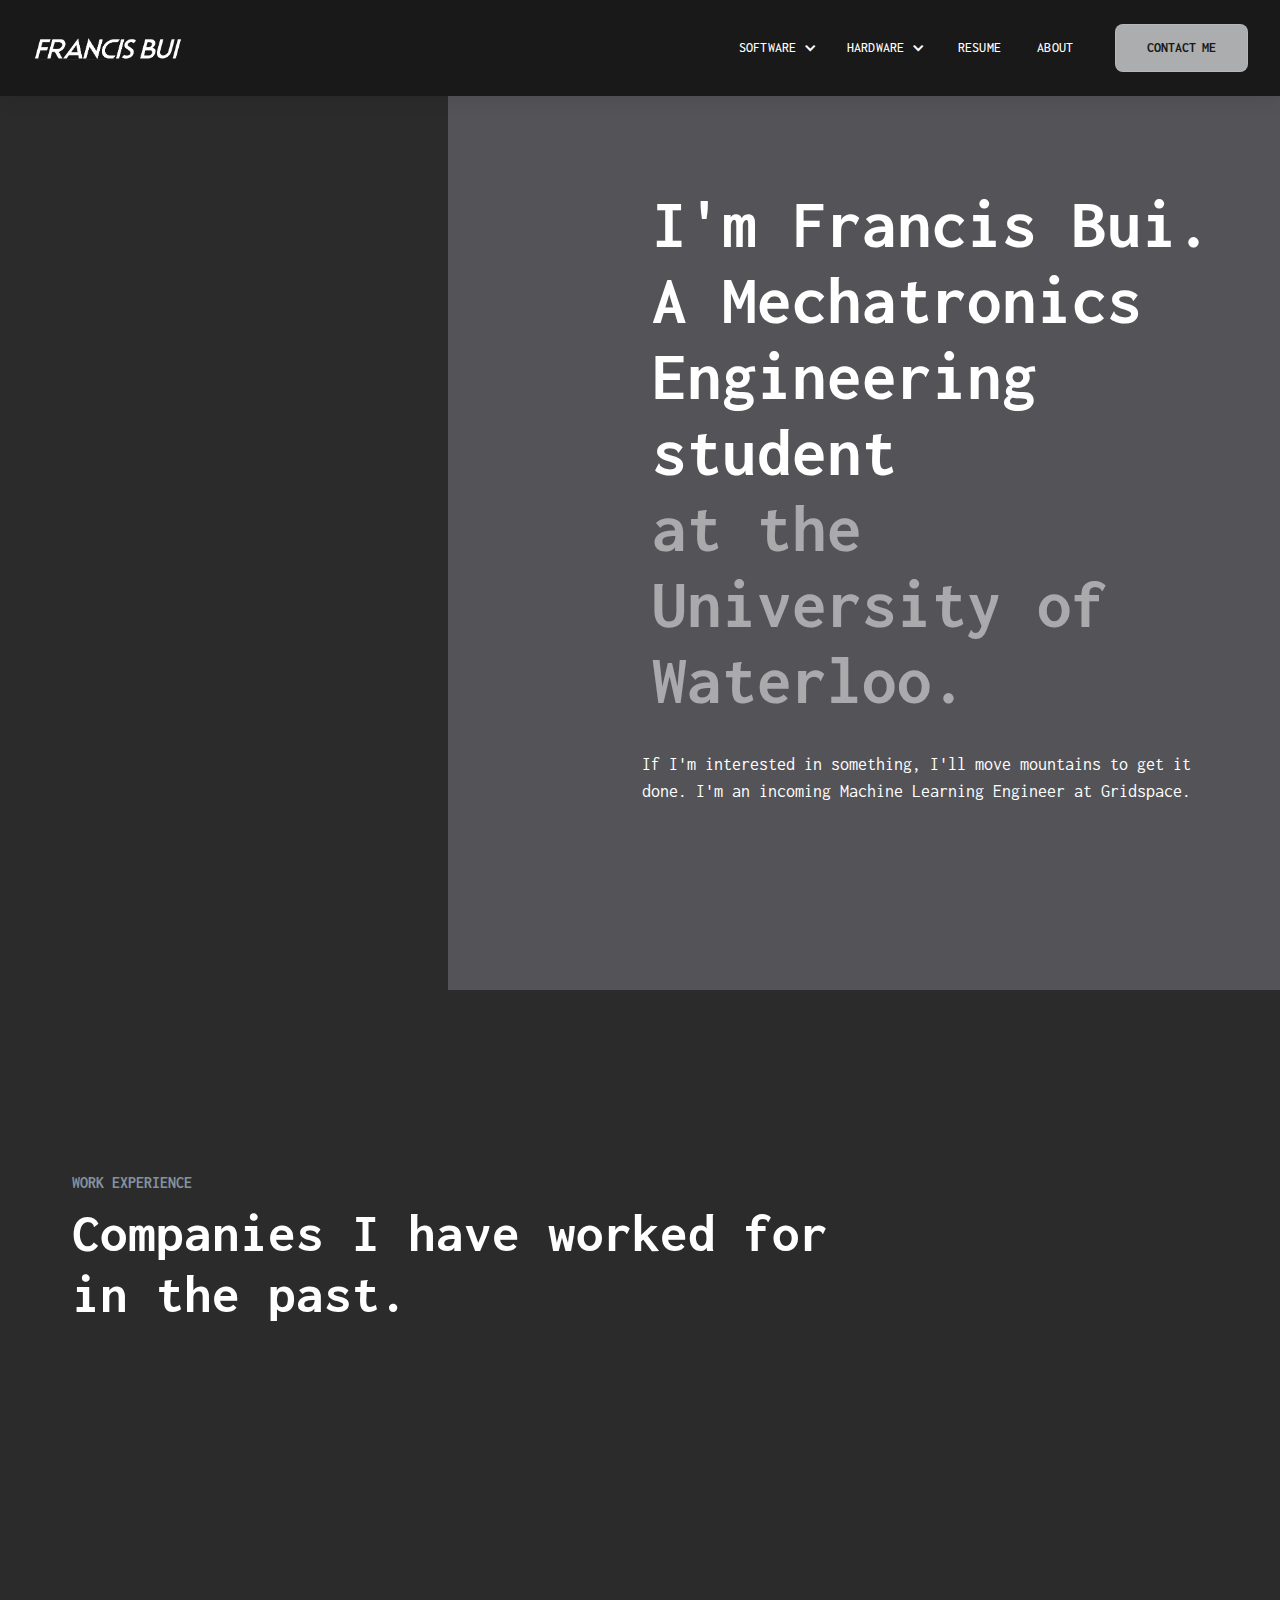
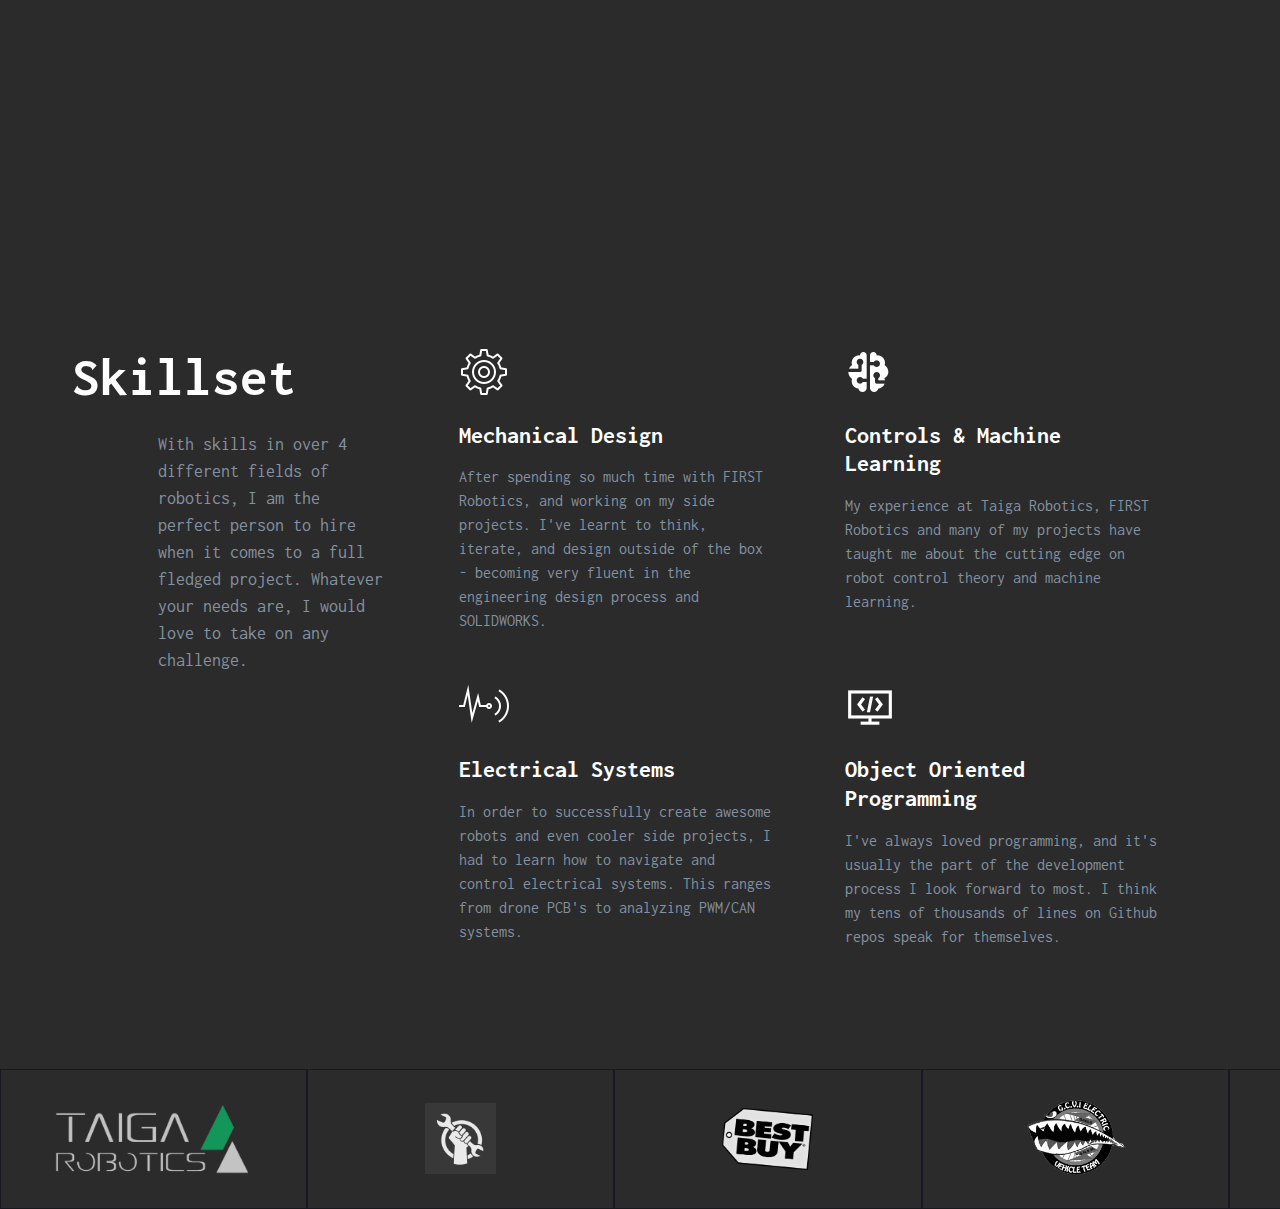
==== commit bd114727: "update about, fix navbar" ====
--- a/About/index.html
+++ b/About/index.html
@@ -1 +1 @@
-<!DOCTYPE html><html data-wf-domain="www.francisbui.ca" data-wf-page="6297b33320f3f03e71b429ea" data-wf-site="626f25adce0d71652d643769" class=" w-mod-js"><head><meta charset="utf-8"><title>About</title><meta content="About" property="og:title"><meta content="About" property="twitter:title"><meta content="width=device-width, initial-scale=1" name="viewport"><link href="css/francisbui.webflow.ccc845ec5.min.css" rel="stylesheet" type="text/css"><script src="js/webfont.js" type="text/javascript"></script><script type="text/javascript">WebFont.load({  google: {    families: ["Inconsolata:400,700"]  }});</script><!--[if lt IE 9]><script src="https://cdnjs.cloudflare.com/ajax/libs/html5shiv/3.7.3/html5shiv.min.js" type="text/javascript"></script><![endif]--><script type="text/javascript">!function(o,c){var n=c.documentElement,t=" w-mod-";n.className+=t+"js",("ontouchstart"in o||o.DocumentTouch&&c instanceof DocumentTouch)&&(n.className+=t+"touch")}(window,document);</script><link href="images/6271d955719484279c06169e_logo32.png" rel="shortcut icon" type="image/x-icon"><link href="images/6271d98749f6085664bed0b5_logo256.png" rel="apple-touch-icon"><script type="text/javascript">window.__WEBFLOW_CURRENCY_SETTINGS = {"currencyCode":"USD","$init":true,"symbol":"$","decimal":".","fractionDigits":2,"group":",","template":"{{wf {\"path\":\"symbol\",\"type\":\"PlainText\"} }} {{wf {\"path\":\"amount\",\"type\":\"CommercePrice\"} }} {{wf {\"path\":\"currencyCode\",\"type\":\"PlainText\"} }}","hideDecimalForWholeNumbers":false};</script></head><body class="body-2"><div data-animation="default" data-collapse="medium" data-duration="400" data-easing="ease" data-easing2="ease" role="banner" class="navbar-2 w-nav"><div class="container-3"><div class="navbar-wrapper"><a href="/" class="navbar-brand w-nav-brand"><img src="images/6271868ed936ab36d236c19e_image.png" loading="lazy" alt class="nav-logo-2"></a><nav role="navigation" class="nav-menu-wrapper w-nav-menu"><ul role="list" class="nav-menu-2 w-list-unstyled"><li class="list-item"><div data-hover="false" data-delay="0" class="nav-dropdown w-dropdown"><div class="nav-dropdown-toggle w-dropdown-toggle"><div class="nav-dropdown-icon w-icon-dropdown-toggle"></div><div>SOFTWARE</div></div><nav class="nav-dropdown-list w-dropdown-list"><a href="https://github.com/Francis-Bui" target="_blank" class="nav-dropdown-link w-dropdown-link">GITHUB</a><a href="https://github.com/Francis-Bui/SpaceInvaders" class="nav-dropdown-link w-dropdown-link">SPACE INVADERS</a><a href="https://github.com/Francis-Bui/TrailBlazer" class="nav-dropdown-link w-dropdown-link">TRAILBLAZER</a><a href="https://www.figma.com/file/WszzY0blzAeTHdE7adGoJA/SWFT?node-id=0%3A1" class="nav-dropdown-link w-dropdown-link">SWFT</a></nav></div></li><li class="list-item"><div data-hover="false" data-delay="0" class="nav-dropdown w-dropdown"><div class="nav-dropdown-toggle w-dropdown-toggle"><div class="nav-dropdown-icon w-icon-dropdown-toggle"></div><div>HARDWARE</div></div><nav class="nav-dropdown-list w-dropdown-list"><a href="https://grabcad.com/francis.bui-2" class="nav-dropdown-link w-dropdown-link">GRABCAD</a><a href="#" class="nav-dropdown-link w-dropdown-link">PROJECTS</a><a href="#" class="nav-dropdown-link w-dropdown-link">3D Prints</a><a href="#" class="nav-dropdown-link w-dropdown-link">FRC ROBOTS</a></nav></div></li><li><a href="#" class="nav-link-2">RESUME</a></li><li><a href="https://uploads-ssl.webflow.com/626f25adce0d71652d643769/633f33e7f047572400b5a7b5_Resume%2022-10-06.pdf" class="nav-link-2">About</a></li></ul><div class="nav-menu-cta"><a href="/contact" class="button-3 w-button">CONTACT ME</a></div></nav><div class="menu-button w-nav-button"><div class="icon-4 w-icon-nav-menu"></div></div></div></div></div><div class="hero-section wf-section"><div class="wrapper grid"><div id="w-node-ddffb22b-f440-6253-31d2-90014e058585-71b429ea" class="hero-image-box"></div><div id="w-node-ddffb22b-f440-6253-31d2-90014e058586-71b429ea" class="hero-text-block"><h1 class="heading_76px">I'm Francis Bui.<br>A Mechatronics Engineering student<br><span class="white_50">at the University of Waterloo.</span></h1><p class="paragraph_18px">If I'm interested in something, I'll move mountains to get it done, and done well. I'm an incoming Machine Learning Engineer at Enlighted Inc - Siemens.</p></div></div><div class="hero-bg"></div></div><div id="Exp" data-w-id="192545b4-d0a2-39a2-90fd-3bc7440a3392" class="experience-section wf-section"><div class="wrapper"><div class="flex-vertical_left_top"><div class="overline_16px">WORK EXPERIENCE</div><h2 class="heading_55px">Companies I have worked for in the past.</h2></div><div class="w-layout-grid experience-grid"><div data-w-id="192545b4-d0a2-39a2-90fd-3bc7440a339a" style="-webkit-transform:translate3d(-100PX, 0, 0) scale3d(1, 1, 1) rotateX(0) rotateY(0) rotateZ(0) skew(0, 0);-moz-transform:translate3d(-100PX, 0, 0) scale3d(1, 1, 1) rotateX(0) rotateY(0) rotateZ(0) skew(0, 0);-ms-transform:translate3d(-100PX, 0, 0) scale3d(1, 1, 1) rotateX(0) rotateY(0) rotateZ(0) skew(0, 0);transform:translate3d(-100PX, 0, 0) scale3d(1, 1, 1) rotateX(0) rotateY(0) rotateZ(0) skew(0, 0);opacity:0" class="experience-block"><div class="number">01</div><h3 class="heading_24px"><span class="green">Taiga Robotics</span>, Machine Learning Engineer</h3><p class="paragraph_16px">Utilized ROS and explored an open-source robotics development path with PyTorch to accelerate the path from  prototyping to deployment within the realms of computer vision and artificial intelligence.</p></div><div data-w-id="192545b4-d0a2-39a2-90fd-3bc7440a33a3" style="-webkit-transform:translate3d(-100PX, 0, 0) scale3d(1, 1, 1) rotateX(0) rotateY(0) rotateZ(0) skew(0, 0);-moz-transform:translate3d(-100PX, 0, 0) scale3d(1, 1, 1) rotateX(0) rotateY(0) rotateZ(0) skew(0, 0);-ms-transform:translate3d(-100PX, 0, 0) scale3d(1, 1, 1) rotateX(0) rotateY(0) rotateZ(0) skew(0, 0);transform:translate3d(-100PX, 0, 0) scale3d(1, 1, 1) rotateX(0) rotateY(0) rotateZ(0) skew(0, 0);opacity:0" class="experience-block"><div class="number">02</div><h3 class="heading_24px"><span class="blue">Best Buy</span>, Computer Sales</h3><p class="paragraph_16px">Broken various sales records, consistently outperforming full-time employees by 350% on a fraction of their work hours.</p></div><div data-w-id="192545b4-d0a2-39a2-90fd-3bc7440a33ac" style="-webkit-transform:translate3d(-100PX, 0, 0) scale3d(1, 1, 1) rotateX(0) rotateY(0) rotateZ(0) skew(0, 0);-moz-transform:translate3d(-100PX, 0, 0) scale3d(1, 1, 1) rotateX(0) rotateY(0) rotateZ(0) skew(0, 0);-ms-transform:translate3d(-100PX, 0, 0) scale3d(1, 1, 1) rotateX(0) rotateY(0) rotateZ(0) skew(0, 0);transform:translate3d(-100PX, 0, 0) scale3d(1, 1, 1) rotateX(0) rotateY(0) rotateZ(0) skew(0, 0);opacity:0" class="experience-block"><div class="number">03</div><h3 class="heading_24px"><span class="pink">FIRST Robotics</span>, Captain</h3><p class="paragraph_16px">Took a leadership position within a team, developing software and 3D models that directly correlated to the performance of a 120lb competitive game robot. Over my time with the team, it has risen from the 70th percentile to the 98.9th percentile.</p></div></div></div></div><div class="skills-section wf-section"><div class="wrapper grid-3_col"><div id="w-node-_09cdb241-bb93-feee-c7af-39bfdde15784-71b429ea" class="normal-wrapper _48px-right_p"><h2 class="heading_55px _24px-bottom">Skillset</h2><p class="paragraph_18px light-grey">With skills in over 4 different fields of robotics, I am the perfect person to hire when it comes to a full fledged project. Whatever your needs are, I would love to take on any challenge.</p></div><div class="skills-wrapper _48px-right_p"><img src="images/632781074d1e9904ede6e4e6_icons8-engineering-50%20%281%29.png" alt class="skill-icon"><h3 class="heading_24px">Mechanical Design</h3><p class="paragraph_16px light-grey">After spending so much time with FIRST Robotics, and working on my side projects. I've learnt to think, iterate, and design outside of the box - becoming very fluent in the engineering design process and SOLIDWORKS.</p></div><div class="skills-wrapper _48px-right_p"><img src="images/632781a61c814d52ac719596_icons8-artificial-intelligence-50.png" alt class="skill-icon"><h3 class="heading_24px">Controls & Machine Learning</h3><p class="paragraph_16px light-grey">My experience at Taiga Robotics and with FIRST has taught me about the cutting edge robot control theory and machine learning.</p></div><div class="skills-wrapper _48px-right_p"><img src="images/6327828b1be65048afa1a955_icons8-proximity-sensor-50.png" alt class="skill-icon"><h3 class="heading_24px">Electrical Systems</h3><p class="paragraph_16px light-grey">In order to successfully create awesome robots and even cooler side projects, I had to learn how to navigate and control electrical systems. This ranges from drone PCB's to analyzing PWM/CAN systems.</p></div><div class="skills-wrapper _48px-right_p"><img src="images/63278378165b79c9fb1f1dd5_icons8-programming-50.png" alt class="skill-icon"><h3 class="heading_24px">Object Oriented Programming</h3><p class="paragraph_16px light-grey">I've always loved programming, and it's usually the part of the development process I look forward to most. I think my tens of thousands of lines on Github repos speak for themselves.</p></div></div></div><div class="logo-bar-section wf-section"><div class="w-layout-grid logo-grid"><div class="logo-box"><img src="images/63278581380ae8df724ac491_TG_INVERT-removebg-preview.png" sizes="(max-width: 479px) 99vw, 197px" width="197" srcset="images/63278581380ae8df724ac491_TG_INVERT-removebg-preview-p-500.png 500w, images/63278581380ae8df724ac491_TG_INVERT-removebg-preview-p-800.png 800w, images/63278581380ae8df724ac491_TG_INVERT-removebg-preview.png 839w" alt class="client-logo"></div><div class="logo-box"><img src="images/632786421be65071e0a1e944_GFVYUyvA_400x400.jpg" width="71" alt class="client-logo"></div><div class="logo-box"><img src="images/6327867c165b7981c01f4663_1280px-Best_Buy_Logo.svg.png" sizes="(max-width: 479px) 96vw, 91px" width="91" srcset="images/6327867c165b7981c01f4663_1280px-Best_Buy_Logo.svg-p-500.png 500w, images/6327867c165b7981c01f4663_1280px-Best_Buy_Logo.svg-p-800.png 800w, images/6327867c165b7981c01f4663_1280px-Best_Buy_Logo.svg-p-1080.png 1080w, images/6327867c165b7981c01f4663_1280px-Best_Buy_Logo.svg.png 1280w" alt class="client-logo"></div><div class="logo-box"><img src="images/632787731c814d854171fc91_1631942077552-removebg-preview.png" width="112" alt class="client-logo"></div><div class="logo-box"><img src="images/6327da513dca23496b37d1b8_universityofwaterloo_logo_vert_bk.png" alt class="client-logo"></div><div class="logo-box"><img src="fonts/63277d421be6507ddea14ed5_MM.svg" width="88" alt class="client-logo"></div></div></div><script src="https://d3e54v103j8qbb.cloudfront.net/js/jquery-3.5.1.min.dc5e7f18c8.js?site=626f25adce0d71652d643769" type="text/javascript" crossorigin="anonymous"></script><script src="js/webflow.37095f85c.js" type="text/javascript"></script><!--[if lte IE 9]><script src="//cdnjs.cloudflare.com/ajax/libs/placeholders/3.0.2/placeholders.min.js"></script><![endif]--></body></html>+<!DOCTYPE html><html data-wf-domain="www.francisbui.ca" data-wf-page="6297b33320f3f03e71b429ea" data-wf-site="626f25adce0d71652d643769" class=" w-mod-js"><head><meta charset="utf-8"><title>About</title><meta content="About" property="og:title"><meta content="About" property="twitter:title"><meta content="width=device-width, initial-scale=1" name="viewport"><link href="css/francisbui.webflow.ccc845ec5.min.css" rel="stylesheet" type="text/css"><script src="js/webfont.js" type="text/javascript"></script><script type="text/javascript">WebFont.load({  google: {    families: ["Inconsolata:400,700"]  }});</script><!--[if lt IE 9]><script src="https://cdnjs.cloudflare.com/ajax/libs/html5shiv/3.7.3/html5shiv.min.js" type="text/javascript"></script><![endif]--><script type="text/javascript">!function(o,c){var n=c.documentElement,t=" w-mod-";n.className+=t+"js",("ontouchstart"in o||o.DocumentTouch&&c instanceof DocumentTouch)&&(n.className+=t+"touch")}(window,document);</script><link href="images/6271d955719484279c06169e_logo32.png" rel="shortcut icon" type="image/x-icon"><link href="images/6271d98749f6085664bed0b5_logo256.png" rel="apple-touch-icon"><script type="text/javascript">window.__WEBFLOW_CURRENCY_SETTINGS = {"currencyCode":"USD","$init":true,"symbol":"$","decimal":".","fractionDigits":2,"group":",","template":"{{wf {\"path\":\"symbol\",\"type\":\"PlainText\"} }} {{wf {\"path\":\"amount\",\"type\":\"CommercePrice\"} }} {{wf {\"path\":\"currencyCode\",\"type\":\"PlainText\"} }}","hideDecimalForWholeNumbers":false};</script></head><body class="body-2"><div data-animation="default" data-collapse="medium" data-duration="400" data-easing="ease" data-easing2="ease" role="banner" class="navbar-2 w-nav"><div class="container-3"><div class="navbar-wrapper"><a href="/" class="navbar-brand w-nav-brand"><img src="images/6271868ed936ab36d236c19e_image.png" loading="lazy" alt class="nav-logo-2"></a><nav role="navigation" class="nav-menu-wrapper w-nav-menu"><ul role="list" class="nav-menu-2 w-list-unstyled"><li class="list-item"><div data-hover="false" data-delay="0" class="nav-dropdown w-dropdown"><div class="nav-dropdown-toggle w-dropdown-toggle"><div class="nav-dropdown-icon w-icon-dropdown-toggle"></div><div>SOFTWARE</div></div><nav class="nav-dropdown-list w-dropdown-list"><a href="https://github.com/Francis-Bui" target="_blank" class="nav-dropdown-link w-dropdown-link">GITHUB</a><a href="https://github.com/Francis-Bui/SpaceInvaders" class="nav-dropdown-link w-dropdown-link">SPACE INVADERS</a><a href="https://github.com/Francis-Bui/TrailBlazer" class="nav-dropdown-link w-dropdown-link">TRAILBLAZER</a><a href="https://www.figma.com/file/WszzY0blzAeTHdE7adGoJA/SWFT?node-id=0%3A1" class="nav-dropdown-link w-dropdown-link">SWFT</a></nav></div></li><li class="list-item"><div data-hover="false" data-delay="0" class="nav-dropdown w-dropdown"><div class="nav-dropdown-toggle w-dropdown-toggle"><div class="nav-dropdown-icon w-icon-dropdown-toggle"></div><div>HARDWARE</div></div><nav class="nav-dropdown-list w-dropdown-list"><a href="https://grabcad.com/francis.bui-2" class="nav-dropdown-link w-dropdown-link">GRABCAD</a><a href="#" class="nav-dropdown-link w-dropdown-link">PROJECTS</a><a href="#" class="nav-dropdown-link w-dropdown-link">3D Prints</a><a href="#" class="nav-dropdown-link w-dropdown-link">FRC ROBOTS</a></nav></div></li><li><a href="https://uploads-ssl.webflow.com/626f25adce0d71652d643769/633f33e7f047572400b5a7b5_Resume%2022-10-06.pdf" class="nav-link-2">RESUME</a></li><li><a href="/about" aria-current="page" class="nav-link-2 w--current">About</a></li></ul><div class="nav-menu-cta"><a href="/contact" class="button-3 w-button">CONTACT ME</a></div></nav><div class="menu-button w-nav-button"><div class="icon-4 w-icon-nav-menu"></div></div></div></div></div><div class="hero-section wf-section"><div class="wrapper grid"><div id="w-node-ddffb22b-f440-6253-31d2-90014e058585-71b429ea" class="hero-image-box"></div><div id="w-node-ddffb22b-f440-6253-31d2-90014e058586-71b429ea" class="hero-text-block"><h1 class="heading_76px">I'm Francis Bui.<br>A Mechatronics Engineering student<br><span class="white_50">at the University of Waterloo.</span></h1><p class="paragraph_18px">If I'm interested in something, I'll move mountains to get it done. I'm an incoming Machine Learning Engineer at Gridspace.</p></div></div><div class="hero-bg"></div></div><div id="Exp" data-w-id="192545b4-d0a2-39a2-90fd-3bc7440a3392" class="experience-section wf-section"><div class="wrapper"><div class="flex-vertical_left_top"><div class="overline_16px">WORK EXPERIENCE</div><h2 class="heading_55px">Companies I have worked for in the past.</h2></div><div class="w-layout-grid experience-grid"><div data-w-id="192545b4-d0a2-39a2-90fd-3bc7440a339a" style="-webkit-transform:translate3d(-100PX, 0, 0) scale3d(1, 1, 1) rotateX(0) rotateY(0) rotateZ(0) skew(0, 0);-moz-transform:translate3d(-100PX, 0, 0) scale3d(1, 1, 1) rotateX(0) rotateY(0) rotateZ(0) skew(0, 0);-ms-transform:translate3d(-100PX, 0, 0) scale3d(1, 1, 1) rotateX(0) rotateY(0) rotateZ(0) skew(0, 0);transform:translate3d(-100PX, 0, 0) scale3d(1, 1, 1) rotateX(0) rotateY(0) rotateZ(0) skew(0, 0);opacity:0" class="experience-block"><div class="number">01</div><h3 class="heading_24px"><span class="green">Taiga Robotics</span>, Machine Learning Engineer</h3><p class="paragraph_16px">Utilized ROS and explored an open-source robotics development path with PyTorch to accelerate the path from  prototyping to deployment within the realms of computer vision and artificial intelligence.</p></div><div data-w-id="192545b4-d0a2-39a2-90fd-3bc7440a33a3" style="-webkit-transform:translate3d(-100PX, 0, 0) scale3d(1, 1, 1) rotateX(0) rotateY(0) rotateZ(0) skew(0, 0);-moz-transform:translate3d(-100PX, 0, 0) scale3d(1, 1, 1) rotateX(0) rotateY(0) rotateZ(0) skew(0, 0);-ms-transform:translate3d(-100PX, 0, 0) scale3d(1, 1, 1) rotateX(0) rotateY(0) rotateZ(0) skew(0, 0);transform:translate3d(-100PX, 0, 0) scale3d(1, 1, 1) rotateX(0) rotateY(0) rotateZ(0) skew(0, 0);opacity:0" class="experience-block"><div class="number">02</div><h3 class="heading_24px"><span class="blue">Best Buy</span>, Computer Sales</h3><p class="paragraph_16px">Broken various sales records, consistently outperforming full-time employees by 350% on a fraction of their work hours.</p></div><div data-w-id="192545b4-d0a2-39a2-90fd-3bc7440a33ac" style="-webkit-transform:translate3d(-100PX, 0, 0) scale3d(1, 1, 1) rotateX(0) rotateY(0) rotateZ(0) skew(0, 0);-moz-transform:translate3d(-100PX, 0, 0) scale3d(1, 1, 1) rotateX(0) rotateY(0) rotateZ(0) skew(0, 0);-ms-transform:translate3d(-100PX, 0, 0) scale3d(1, 1, 1) rotateX(0) rotateY(0) rotateZ(0) skew(0, 0);transform:translate3d(-100PX, 0, 0) scale3d(1, 1, 1) rotateX(0) rotateY(0) rotateZ(0) skew(0, 0);opacity:0" class="experience-block"><div class="number">03</div><h3 class="heading_24px"><span class="pink">FIRST Robotics</span>, Captain</h3><p class="paragraph_16px">Took a leadership position within a team, developing software and 3D models that directly correlated to the performance of a 120lb competitive game robot. Over my time with the team, it has risen from the 70th percentile to the 98.9th percentile.</p></div></div></div></div><div class="skills-section wf-section"><div class="wrapper grid-3_col"><div id="w-node-_09cdb241-bb93-feee-c7af-39bfdde15784-71b429ea" class="normal-wrapper _48px-right_p"><h2 class="heading_55px _24px-bottom">Skillset</h2><p class="paragraph_18px light-grey">With skills in over 4 different fields of robotics, I am the perfect person to hire when it comes to a full fledged project. Whatever your needs are, I would love to take on any challenge.</p></div><div class="skills-wrapper _48px-right_p"><img src="images/632781074d1e9904ede6e4e6_icons8-engineering-50%20%281%29.png" alt class="skill-icon"><h3 class="heading_24px">Mechanical Design</h3><p class="paragraph_16px light-grey">After spending so much time with FIRST Robotics, and working on my side projects. I've learnt to think, iterate, and design outside of the box - becoming very fluent in the engineering design process and SOLIDWORKS.</p></div><div class="skills-wrapper _48px-right_p"><img src="images/632781a61c814d52ac719596_icons8-artificial-intelligence-50.png" alt class="skill-icon"><h3 class="heading_24px">Controls & Machine Learning</h3><p class="paragraph_16px light-grey">My experience at Taiga Robotics, FIRST Robotics and many of my projects have taught me about the cutting edge on robot control theory and machine learning.</p></div><div class="skills-wrapper _48px-right_p"><img src="images/6327828b1be65048afa1a955_icons8-proximity-sensor-50.png" alt class="skill-icon"><h3 class="heading_24px">Electrical Systems</h3><p class="paragraph_16px light-grey">In order to successfully create awesome robots and even cooler side projects, I had to learn how to navigate and control electrical systems. This ranges from drone PCB's to analyzing PWM/CAN systems.</p></div><div class="skills-wrapper _48px-right_p"><img src="images/63278378165b79c9fb1f1dd5_icons8-programming-50.png" alt class="skill-icon"><h3 class="heading_24px">Object Oriented Programming</h3><p class="paragraph_16px light-grey">I've always loved programming, and it's usually the part of the development process I look forward to most. I think my tens of thousands of lines on Github repos speak for themselves.</p></div></div></div><div class="logo-bar-section wf-section"><div class="w-layout-grid logo-grid"><div class="logo-box"><img src="images/63278581380ae8df724ac491_TG_INVERT-removebg-preview.png" sizes="(max-width: 479px) 99vw, 197px" width="197" srcset="images/63278581380ae8df724ac491_TG_INVERT-removebg-preview-p-500.png 500w, images/63278581380ae8df724ac491_TG_INVERT-removebg-preview-p-800.png 800w, images/63278581380ae8df724ac491_TG_INVERT-removebg-preview.png 839w" alt class="client-logo"></div><div class="logo-box"><img src="images/632786421be65071e0a1e944_GFVYUyvA_400x400.jpg" width="71" alt class="client-logo"></div><div class="logo-box"><img src="images/6327867c165b7981c01f4663_1280px-Best_Buy_Logo.svg.png" sizes="(max-width: 479px) 96vw, 91px" width="91" srcset="images/6327867c165b7981c01f4663_1280px-Best_Buy_Logo.svg-p-500.png 500w, images/6327867c165b7981c01f4663_1280px-Best_Buy_Logo.svg-p-800.png 800w, images/6327867c165b7981c01f4663_1280px-Best_Buy_Logo.svg-p-1080.png 1080w, images/6327867c165b7981c01f4663_1280px-Best_Buy_Logo.svg.png 1280w" alt class="client-logo"></div><div class="logo-box"><img src="images/632787731c814d854171fc91_1631942077552-removebg-preview.png" width="112" alt class="client-logo"></div><div class="logo-box"><img src="images/6327da513dca23496b37d1b8_universityofwaterloo_logo_vert_bk.png" alt class="client-logo"></div><div class="logo-box"><img src="fonts/63277d421be6507ddea14ed5_MM.svg" width="88" alt class="client-logo"></div></div></div><script src="https://d3e54v103j8qbb.cloudfront.net/js/jquery-3.5.1.min.dc5e7f18c8.js?site=626f25adce0d71652d643769" type="text/javascript" crossorigin="anonymous"></script><script src="js/webflow.37095f85c.js" type="text/javascript"></script><!--[if lte IE 9]><script src="//cdnjs.cloudflare.com/ajax/libs/placeholders/3.0.2/placeholders.min.js"></script><![endif]--></body></html>